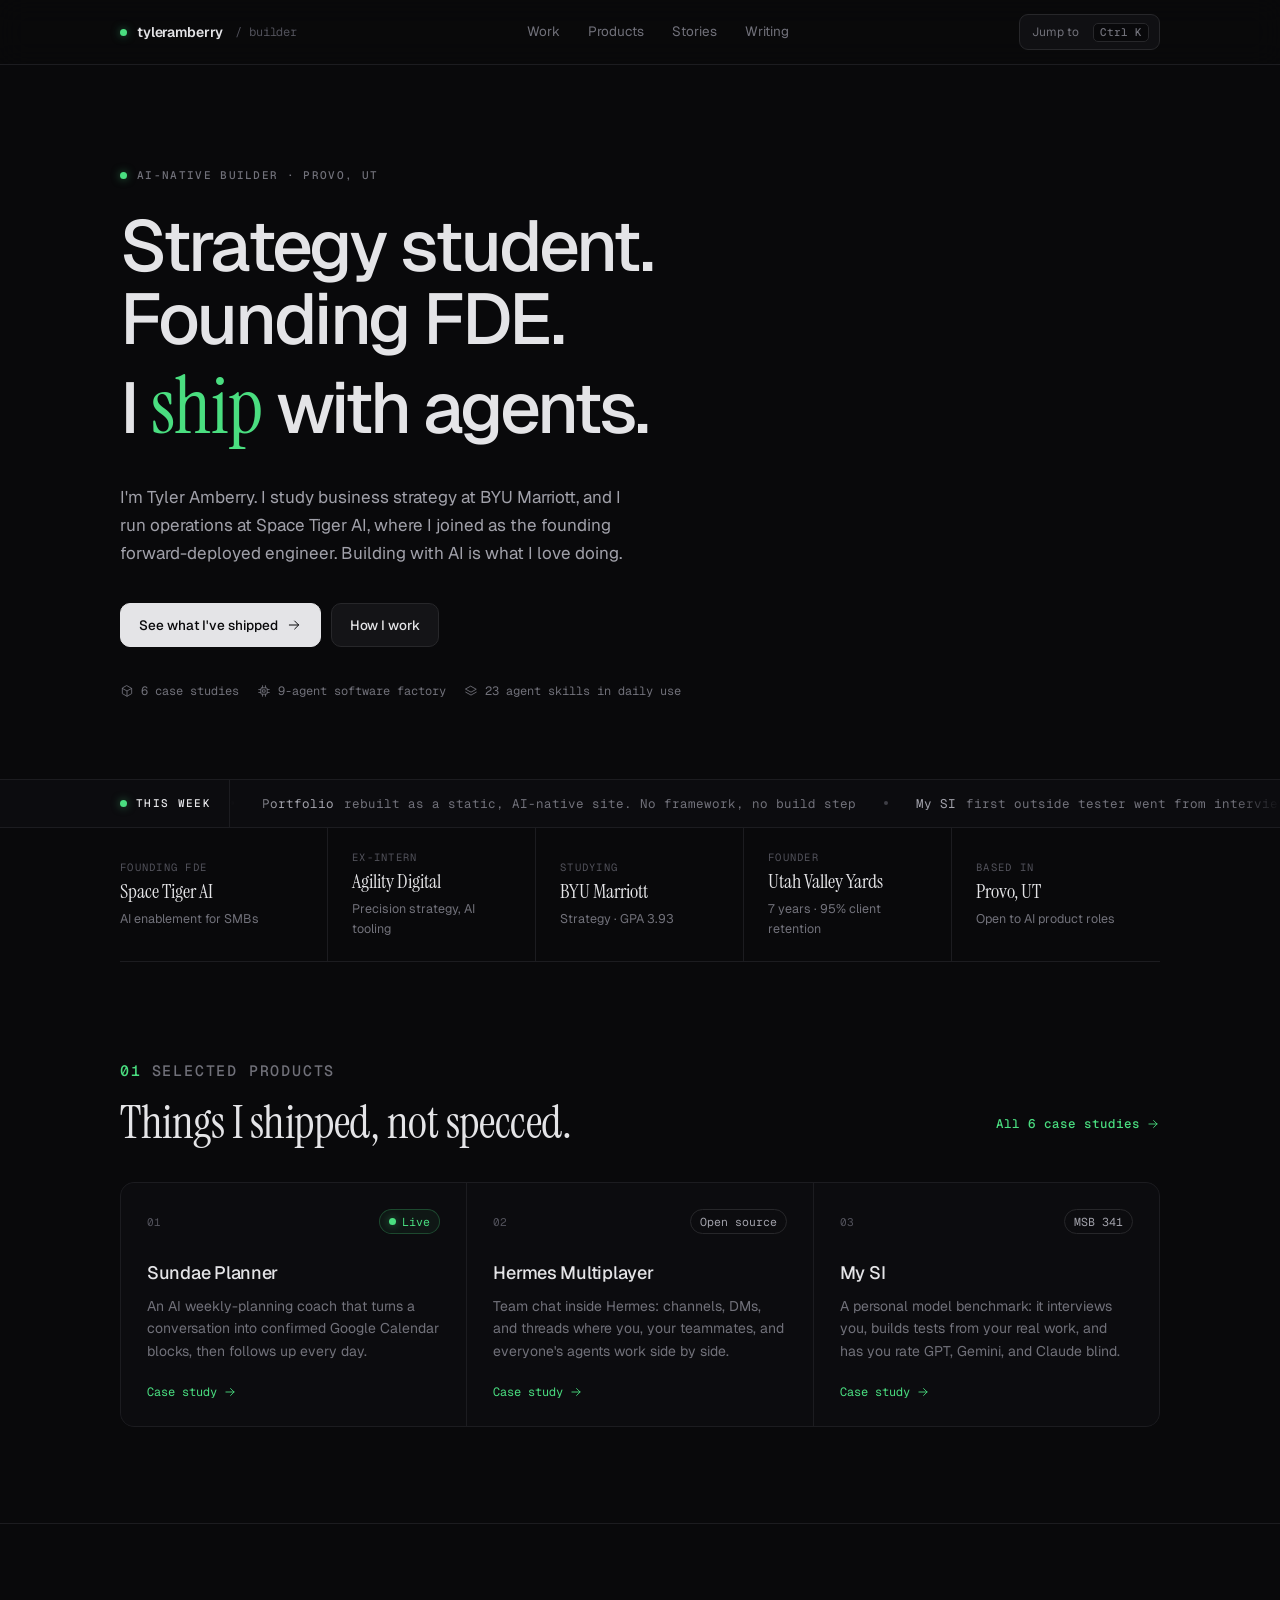
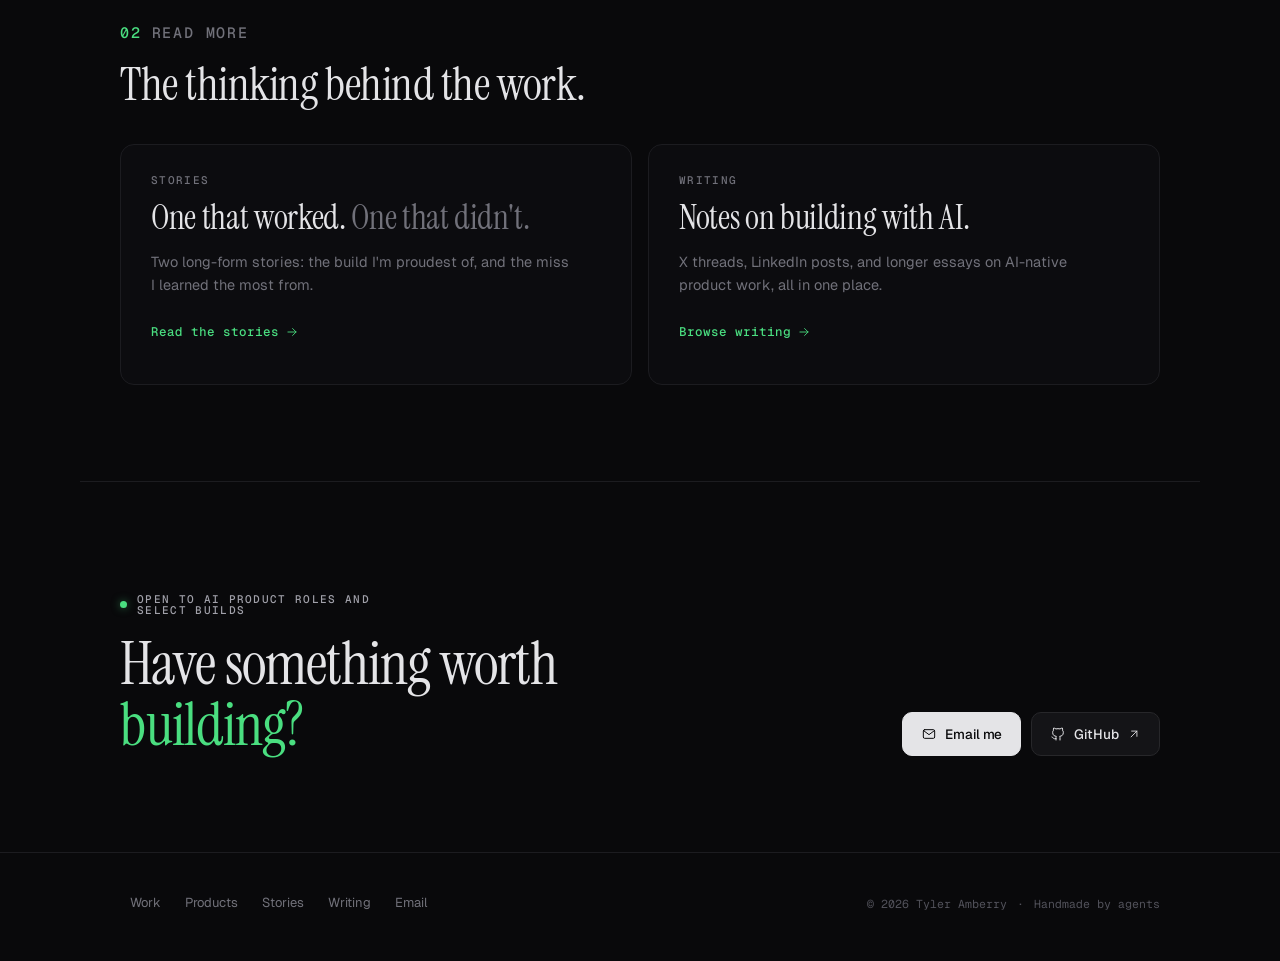
==== index.html @ dce79c79 "Bio: add passion line" ====
<!doctype html>
<html lang="en">
<head>
<meta charset="utf-8">
<meta name="viewport" content="width=device-width, initial-scale=1">
<title>Tyler Amberry — AI-native builder</title>
<meta name="description" content="Tyler Amberry is an AI-native builder: BYU Marriott strategy student, Founding FDE at Space Tiger AI. He ships products with agents.">
<meta property="og:title" content="Tyler Amberry — AI-native builder">
<meta property="og:description" content="Strategy student. Founding FDE. Ships products with agents, from spec to production.">
<meta property="og:image" content="img/mysi.jpg">
<meta name="theme-color" content="#09090b">
<link rel="icon" href="data:image/svg+xml,%3Csvg xmlns='http://www.w3.org/2000/svg' viewBox='0 0 32 32'%3E%3Crect width='32' height='32' rx='8' fill='%2309090b'/%3E%3Ccircle cx='16' cy='16' r='5' fill='%234ade80'/%3E%3C/svg%3E">
<link rel="preconnect" href="https://fonts.googleapis.com">
<link rel="preconnect" href="https://fonts.gstatic.com" crossorigin>
<link href="https://fonts.googleapis.com/css2?family=Instrument+Serif:ital@0;1&family=Geist:wght@300..600&family=Geist+Mono:wght@400;500&display=swap" rel="stylesheet">
<link rel="stylesheet" href="styles.css">
<script>document.documentElement.classList.add("js")</script>
<script src="writing/posts.js" defer></script>
<script src="site.js" defer></script>
</head>
<body>
<a class="skip" href="#main">Skip to content</a>

<header class="site-header">
  <div class="wrap">
    <a class="brand" href="index.html" aria-label="Tyler Amberry, home"><span class="dot" aria-hidden="true"></span><span class="brand-name">tyleramberry</span><span class="brand-role">/ builder</span></a>
    <nav class="nav" aria-label="Primary">
      <a href="work.html">Work</a>
      <a href="products.html">Products</a>
      <a href="stories.html">Stories</a>
      <a href="writing.html">Writing</a>
    </nav>
    <div class="header-tools">
      <button class="kbd-btn" type="button" data-palette aria-label="Open command menu"><svg class="i i-lg" aria-hidden="true"><use href="icons.svg#search"/></svg><span class="label">Jump to</span><kbd data-mod>⌘K</kbd></button>
      <button class="icon-btn" type="button" data-menu aria-expanded="false" aria-controls="mobile-menu"><svg class="i i-lg" aria-hidden="true"><use href="icons.svg#menu"/></svg><span class="sr-only">Open menu</span></button>
    </div>
  </div>
  <nav class="mobile-menu" id="mobile-menu" aria-label="Mobile">
    <a href="index.html" aria-current="page">Home <svg class="i" aria-hidden="true"><use href="icons.svg#arrow"/></svg></a>
    <a href="work.html">Work <svg class="i" aria-hidden="true"><use href="icons.svg#arrow"/></svg></a>
    <a href="products.html">Products <svg class="i" aria-hidden="true"><use href="icons.svg#arrow"/></svg></a>
    <a href="stories.html">Stories <svg class="i" aria-hidden="true"><use href="icons.svg#arrow"/></svg></a>
    <a href="writing.html">Writing <svg class="i" aria-hidden="true"><use href="icons.svg#arrow"/></svg></a>
  </nav>
</header>

<main id="main">

  <!-- Hero -->
  <section class="wrap hero" aria-labelledby="hero-title">
    <div>
      <p class="eyebrow"><span class="dot" aria-hidden="true"></span> AI-native builder · Provo, UT</p>
      <h1 id="hero-title">Strategy student.<br>Founding FDE.<br>I <em>ship</em> with agents.</h1>
      <p class="sub">I'm Tyler Amberry. I study business strategy at BYU Marriott, and I run operations at Space Tiger AI, where I joined as the founding forward-deployed engineer. Building with AI is what I love doing.</p>
      <div class="actions">
        <a class="btn primary" href="products.html">See what I've shipped <svg class="i i-arrow" aria-hidden="true"><use href="icons.svg#arrow"/></svg></a>
        <a class="btn" href="work.html">How I work</a>
      </div>
      <p class="hero-meta">
        <span><svg class="i i-sm" aria-hidden="true"><use href="icons.svg#box"/></svg>6 case studies</span>
        <span><svg class="i i-sm" aria-hidden="true"><use href="icons.svg#cpu"/></svg>9-agent software factory</span>
        <span><svg class="i i-sm" aria-hidden="true"><use href="icons.svg#layers"/></svg>23 agent skills in daily use</span>
      </p>
    </div>
  </section>

  <!-- This week ticker -->
  <div class="ticker" role="region" aria-label="This week">
    <span class="ticker-label"><span class="dot" aria-hidden="true"></span><span class="txt">This week</span></span>
    <div class="ticker-viewport" tabindex="0" aria-label="Recent shipping log, scrolls automatically. Hover or focus to pause.">
      <div class="ticker-track" data-ticker></div>
    </div>
  </div>

  <!-- Experience strip -->
  <div class="wrap">
    <div class="strip" aria-label="Where I spend my time">
      <a href="work.html#space-tiger"><span class="k">Founding FDE</span><span class="v">Space Tiger AI</span><span class="d">AI enablement for SMBs</span></a>
      <a href="work.html#agility"><span class="k">Ex-intern</span><span class="v">Agility Digital</span><span class="d">Precision strategy, AI tooling</span></a>
      <a href="work.html#byu"><span class="k">Studying</span><span class="v">BYU Marriott</span><span class="d">Strategy · GPA 3.93</span></a>
      <a href="work.html#uvy"><span class="k">Founder</span><span class="v">Utah Valley Yards</span><span class="d">7 years · 95% client retention</span></a>
      <div><span class="k">Based in</span><span class="v">Provo, UT</span><span class="d">Open to AI product roles</span></div>
    </div>
  </div>

  <!-- Featured products -->
  <section class="section" aria-labelledby="featured-title">
    <div class="wrap">
      <div class="section-head reveal">
        <div>
          <p class="eyebrow"><span class="num">01</span> Selected products</p>
          <h2 id="featured-title">Things I shipped, not specced.</h2>
        </div>
        <a class="text-link" href="products.html">All 6 case studies <svg class="i i-sm" aria-hidden="true"><use href="icons.svg#arrow"/></svg></a>
      </div>
      <div class="grid3 reveal">
        <a class="cell" href="products.html#sundae">
          <span class="top"><span class="idx">01</span><span class="chip live"><span class="dot" aria-hidden="true"></span>Live</span></span>
          <h3>Sundae Planner</h3>
          <p>An AI weekly-planning coach that turns a conversation into confirmed Google Calendar blocks, then follows up every day.</p>
          <span class="go">Case study <svg class="i i-sm" aria-hidden="true"><use href="icons.svg#arrow"/></svg></span>
        </a>
        <a class="cell" href="products.html#multiplayer">
          <span class="top"><span class="idx">02</span><span class="chip">Open source</span></span>
          <h3>Hermes Multiplayer</h3>
          <p>Team chat inside Hermes: channels, DMs, and threads where you, your teammates, and everyone's agents work side by side.</p>
          <span class="go">Case study <svg class="i i-sm" aria-hidden="true"><use href="icons.svg#arrow"/></svg></span>
        </a>
        <a class="cell" href="products.html#mysi">
          <span class="top"><span class="idx">03</span><span class="chip">MSB 341</span></span>
          <h3>My SI</h3>
          <p>A personal model benchmark: it interviews you, builds tests from your real work, and has you rate GPT, Gemini, and Claude blind.</p>
          <span class="go">Case study <svg class="i i-sm" aria-hidden="true"><use href="icons.svg#arrow"/></svg></span>
        </a>
      </div>
    </div>
  </section>

  <!-- Stories + writing -->
  <section class="section" aria-labelledby="more-title">
    <div class="wrap">
      <div class="section-head reveal">
        <div>
          <p class="eyebrow"><span class="num">02</span> Read more</p>
          <h2 id="more-title">The thinking behind the work.</h2>
        </div>
      </div>
      <div class="pair reveal">
        <a class="panel-link" href="stories.html">
          <span class="eyebrow">Stories</span>
          <h3>One that worked. <em class="muted">One that didn't.</em></h3>
          <p>Two long-form stories: the build I'm proudest of, and the miss I learned the most from.</p>
          <span class="text-link">Read the stories <svg class="i i-sm" aria-hidden="true"><use href="icons.svg#arrow"/></svg></span>
        </a>
        <a class="panel-link" href="writing.html">
          <span class="eyebrow">Writing</span>
          <h3>Notes on building with AI.</h3>
          <p>X threads, LinkedIn posts, and longer essays on AI-native product work, all in one place.</p>
          <span class="text-link">Browse writing <svg class="i i-sm" aria-hidden="true"><use href="icons.svg#arrow"/></svg></span>
        </a>
      </div>
    </div>
  </section>

  <!-- Contact -->
  <section class="wrap" aria-labelledby="contact-title" style="border-top:1px solid var(--line)">
    <div class="contact reveal">
      <div>
        <p class="eyebrow"><span class="dot" aria-hidden="true"></span> Open to AI product roles and select builds</p>
        <h2 id="contact-title" style="margin-top:18px">Have something worth <em>building?</em></h2>
              </div>
      <div class="actions">
        <a class="btn primary" href="mailto:tyleramberry@gmail.com"><svg class="i" aria-hidden="true"><use href="icons.svg#mail"/></svg>Email me</a>
        <a class="btn" href="https://github.com/tyleramberry" target="_blank" rel="noopener"><svg class="i" aria-hidden="true"><use href="icons.svg#github"/></svg>GitHub<svg class="i i-sm i-ext" aria-hidden="true"><use href="icons.svg#ext"/></svg></a>
      </div>
    </div>
  </section>

</main>

<footer class="site-footer">
  <div class="wrap">
    <nav class="foot-links" aria-label="Footer">
      <a href="work.html">Work</a>
      <a href="products.html">Products</a>
      <a href="stories.html">Stories</a>
      <a href="writing.html">Writing</a>
      <a href="mailto:tyleramberry@gmail.com">Email</a>
    </nav>
    <p class="foot-meta"><span>© 2026 Tyler Amberry</span><span aria-hidden="true">·</span><span>Handmade by agents</span></p>
  </div>
</footer>
</body>
</html>
---- styles.css ----
/* ==========================================================================
   Tyler Amberry — AI-native builder portfolio
   Direction B "AI-Native Live". Shared by every page. No build step.
   ========================================================================== */

:root {
  --bg: #09090b;
  --bg-1: #0c0c0f;
  --bg-2: #101013;
  --bg-3: #141417;
  --hover: #131316;
  --line: #1c1c20;
  --line-2: #27272a;
  --ink: #e4e4e7;
  --ink-2: #a1a1aa;
  --muted: #71717a;
  --faint: #52525b;
  --live: #4ade80;
  --live-dim: rgba(74, 222, 128, .14);
  --live-glow: rgba(74, 222, 128, .5);
  --warn: #fbbf24;
  --warn-dim: rgba(251, 191, 36, .1);
  --miss: #f87171;

  --serif: "Instrument Serif", ui-serif, Georgia, serif;
  --sans: "Geist", ui-sans-serif, system-ui, -apple-system, "Segoe UI", sans-serif;
  --mono: "Geist Mono", ui-monospace, "SF Mono", Menlo, monospace;

  --wrap: 1120px;
  --pad: 40px;
  --r: 14px;
  --r-sm: 9px;
  --hit: 44px;
  --ease: cubic-bezier(.2, .7, .2, 1);
  --header-h: 64px;

  color-scheme: dark;
}

/* ---------- reset ---------- */
*, *::before, *::after { box-sizing: border-box; }
* { margin: 0; padding: 0; }
html {
  -webkit-text-size-adjust: 100%;
  text-size-adjust: 100%;
  scroll-padding-top: calc(var(--header-h) + 16px);
  scrollbar-color: #2a2a2f transparent;
  scrollbar-width: thin;
}
@media (prefers-reduced-motion: no-preference) { html { scroll-behavior: smooth; } }
body {
  background: var(--bg);
  color: var(--ink);
  font: 400 16px/1.6 var(--sans);
  -webkit-font-smoothing: antialiased;
  -moz-osx-font-smoothing: grayscale;
  text-rendering: optimizeLegibility;
  min-height: 100vh;
  display: flex;
  flex-direction: column;
  overflow-x: hidden;
}
main { flex: 1; }
img, svg { display: block; max-width: 100%; }
a { color: inherit; text-decoration: none; }
button { font: inherit; color: inherit; background: none; border: 0; cursor: pointer; }
ul, ol { list-style: none; }
::selection { background: var(--live); color: #052e14; }

/* thin scrollbars */
::-webkit-scrollbar { width: 8px; height: 8px; }
::-webkit-scrollbar-track { background: transparent; }
::-webkit-scrollbar-thumb { background: #232328; border-radius: 8px; border: 2px solid var(--bg); }
::-webkit-scrollbar-thumb:hover { background: #34343a; }

/* focus */
:focus { outline: none; }
:focus-visible {
  outline: 1.5px solid var(--live);
  outline-offset: 3px;
  border-radius: 6px;
}

.sr-only {
  position: absolute; width: 1px; height: 1px; padding: 0; margin: -1px;
  overflow: hidden; clip: rect(0 0 0 0); white-space: nowrap; border: 0;
}
.skip {
  position: fixed; top: 10px; left: 10px; z-index: 200;
  padding: 10px 16px; border-radius: var(--r-sm);
  background: var(--ink); color: var(--bg); font-weight: 500; font-size: 14px;
  transform: translateY(-160%); transition: transform .2s var(--ease);
}
.skip:focus { transform: none; }

.wrap { width: 100%; max-width: var(--wrap); margin: 0 auto; padding: 0 var(--pad); }

/* icons: thin 1.5px strokes everywhere */
.i {
  width: 16px; height: 16px; flex: none;
  fill: none; stroke: currentColor; stroke-width: 1.5;
  stroke-linecap: round; stroke-linejoin: round;
}
.i-sm { width: 14px; height: 14px; }
.i-lg { width: 20px; height: 20px; }

/* ---------- type helpers ---------- */
.eyebrow {
  display: inline-flex; align-items: center; gap: 10px;
  font: 500 11px/1 var(--mono); letter-spacing: .12em; text-transform: uppercase;
  color: var(--muted);
}
.eyebrow .num { color: var(--live); }
.serif { font-family: var(--serif); font-weight: 400; }
.grad {
  background: linear-gradient(90deg, #e4e4e7 0%, #71717a 100%);
  -webkit-background-clip: text; background-clip: text; color: transparent;
}
.mono { font-family: var(--mono); }
.muted { color: var(--muted); }

/* live dot */
.dot {
  position: relative; display: inline-block; width: 7px; height: 7px; flex: none;
  border-radius: 50%; background: var(--live); box-shadow: 0 0 8px var(--live-glow);
}
.dot::after {
  content: ""; position: absolute; inset: -4px; border-radius: 50%;
  border: 1px solid var(--live); opacity: 0;
  animation: ping 2.4s var(--ease) infinite;
}
@keyframes ping { 0% { transform: scale(.5); opacity: .7; } 100% { transform: scale(1.6); opacity: 0; } }

/* ==========================================================================
   Header
   ========================================================================== */
.site-header {
  position: sticky; top: 0; z-index: 50;
  background: rgba(9, 9, 11, .78);
  backdrop-filter: saturate(140%) blur(14px);
  -webkit-backdrop-filter: saturate(140%) blur(14px);
  border-bottom: 1px solid var(--line);
}
.site-header .wrap {
  height: var(--header-h);
  display: flex; align-items: center; justify-content: space-between; gap: 24px;
}
.brand {
  display: inline-flex; align-items: center; gap: 10px; min-height: var(--hit);
  font: 600 14px var(--sans); letter-spacing: -.01em;
}
.brand:hover .brand-name { color: #fff; }
.brand-name { transition: color .15s; }
.brand-role { font: 400 12px var(--mono); color: var(--faint); margin-left: 2px; }

.nav { display: flex; align-items: center; gap: 4px; }
.nav a {
  position: relative; display: inline-flex; align-items: center;
  min-height: var(--hit); padding: 0 12px;
  font-size: 13.5px; color: var(--muted); border-radius: 8px;
  transition: color .15s, background-color .15s;
}
.nav a:hover { color: var(--ink); background: var(--bg-3); }
.nav a[aria-current="page"] { color: var(--ink); }
.nav a[aria-current="page"]::after {
  content: ""; position: absolute; left: 12px; right: 12px; bottom: 7px; height: 1px;
  background: var(--live); box-shadow: 0 0 6px var(--live-glow);
}

.header-tools { display: flex; align-items: center; gap: 8px; }
.kbd-btn {
  display: inline-flex; align-items: center; gap: 8px;
  min-height: 36px; padding: 0 10px 0 12px;
  border: 1px solid var(--line-2); border-radius: 9px; background: var(--bg-2);
  font: 400 12px var(--sans); color: var(--muted);
  transition: border-color .15s, color .15s, background-color .15s;
}
.kbd-btn:hover { color: var(--ink); border-color: #3f3f46; background: var(--bg-3); }
.kbd-btn .label { margin-right: 6px; }
kbd, .kbd {
  font: 500 11px/1 var(--mono); color: var(--muted);
  border: 1px solid var(--line-2); border-bottom-width: 1.5px; border-radius: 5px;
  padding: 3px 6px; background: var(--bg);
}
.icon-btn {
  display: none; align-items: center; justify-content: center;
  width: var(--hit); height: var(--hit); border-radius: 10px; color: var(--ink-2);
  transition: background-color .15s, color .15s;
}
.icon-btn:hover { background: var(--bg-3); color: var(--ink); }

/* mobile menu panel */
.mobile-menu {
  display: none;
  border-top: 1px solid var(--line);
  padding: 8px var(--pad) 18px;
}
.mobile-menu a {
  display: flex; align-items: center; justify-content: space-between;
  min-height: 52px; border-bottom: 1px solid var(--line);
  font-size: 17px; color: var(--ink-2);
}
.mobile-menu a[aria-current="page"] { color: var(--ink); }
.mobile-menu a[aria-current="page"] .i { color: var(--live); }
.mobile-menu a .i { color: var(--faint); }
.site-header.open .mobile-menu { display: block; }

/* ==========================================================================
   Buttons + links
   ========================================================================== */
.btn {
  display: inline-flex; align-items: center; justify-content: center; gap: 8px;
  min-height: var(--hit); padding: 0 18px;
  font: 500 13.5px var(--sans); letter-spacing: -.005em;
  border-radius: 10px; border: 1px solid var(--line-2);
  background: var(--bg-3); color: var(--ink);
  transition: background-color .15s, border-color .15s, transform .15s var(--ease), color .15s;
}
.btn:hover { background: #1b1b1f; border-color: #3f3f46; }
.btn:active { transform: translateY(1px); }
.btn .i { transition: transform .2s var(--ease); }
.btn:hover .i-arrow { transform: translateX(2px); }
.btn:hover .i-ext { transform: translate(1px, -1px); }
.btn.primary { background: var(--ink); color: var(--bg); border-color: var(--ink); }
.btn.primary:hover { background: #fff; border-color: #fff; }
.btn.ghost { background: transparent; }
.actions { display: flex; flex-wrap: wrap; gap: 10px; }

.text-link {
  display: inline-flex; align-items: center; gap: 6px; min-height: var(--hit);
  font: 500 12.5px var(--mono); color: var(--live);
  transition: gap .2s var(--ease), color .15s;
}
.text-link:hover { gap: 10px; color: #86efac; }

.chip {
  display: inline-flex; align-items: center; gap: 6px;
  font: 400 11.5px/1 var(--mono); color: var(--ink-2);
  padding: 6px 9px; border: 1px solid var(--line-2); border-radius: 999px; background: var(--bg-1);
  white-space: nowrap;
}
.chip.live { color: var(--live); border-color: rgba(74, 222, 128, .25); background: rgba(74, 222, 128, .05); }
.chip.draft { color: var(--warn); border-color: rgba(251, 191, 36, .25); background: var(--warn-dim); }
.chip.miss { color: var(--miss); border-color: rgba(248, 113, 113, .25); background: rgba(248, 113, 113, .06); }

/* placeholder markers — deliberately loud so they never ship unnoticed */
.ph {
  color: var(--warn);
  background: var(--warn-dim);
  border: 1px dashed rgba(251, 191, 36, .45);
  border-radius: 5px;
  padding: 1px 6px;
  font: 400 .86em/1.5 var(--mono);
  box-decoration-break: clone; -webkit-box-decoration-break: clone;
}

/* ==========================================================================
   Sections
   ========================================================================== */
.section { padding-block: 96px; }
.section + .section { border-top: 1px solid var(--line); }
.section-head {
  display: flex; align-items: flex-end; justify-content: space-between; gap: 24px;
  margin-bottom: 36px;
}
.section-head h2 {
  margin-top: 14px;
  font: 400 clamp(32px, 4vw, 46px)/1.05 var(--serif); letter-spacing: -.01em;
}
.section-head p { color: var(--muted); max-width: 46ch; font-size: 15px; }

.page-head { padding-block: 88px 56px; border-bottom: 1px solid var(--line); }
.page-head h1 {
  margin-top: 18px; max-width: 18ch;
  font: 500 clamp(40px, 5.6vw, 68px)/1.03 var(--sans); letter-spacing: -.035em;
}
.page-head h1 em { font: 400 1.08em var(--serif); letter-spacing: -.01em; color: var(--ink); }
.page-head .lede { margin-top: 22px; max-width: 58ch; color: var(--ink-2); font-size: 17px; line-height: 1.65; }

/* ==========================================================================
   Home — hero
   ========================================================================== */
.hero {
  display: grid; grid-template-columns: 1fr; gap: 0; align-items: start;
  padding-block: 96px 80px;
}
.hero h1 {
  margin-top: 22px;
  font: 500 clamp(42px, 5.6vw, 74px)/1.02 var(--sans); letter-spacing: -.04em;
}
.hero h1 em { font: 400 1.1em var(--serif); color: var(--live); letter-spacing: -.01em; }
.hero .sub { margin-top: 26px; font-size: 17px; line-height: 1.65; color: var(--ink-2); max-width: 46ch; }
.hero .actions { margin-top: 36px; }
.hero-meta {
  display: flex; flex-wrap: wrap; gap: 8px 18px; margin-top: 36px;
  font: 400 12px var(--mono); color: var(--muted);
}
.hero-meta span { display: inline-flex; align-items: center; gap: 7px; }

/* agent-trace card */
.card {
  background: var(--bg-2); border: 1px solid var(--line); border-radius: var(--r);
  overflow: hidden;
}
.trace-card {
  position: relative;
  box-shadow: 0 0 0 1px rgba(255,255,255,.015), 0 30px 80px -30px rgba(0,0,0,.8), 0 0 80px -40px rgba(74,222,128,.25);
}
.trace-card::before {
  content: ""; position: absolute; inset: -1px; border-radius: inherit; pointer-events: none;
  background: linear-gradient(140deg, rgba(74,222,128,.28), transparent 32%, transparent 70%, rgba(255,255,255,.06));
  -webkit-mask: linear-gradient(#000 0 0) content-box, linear-gradient(#000 0 0);
  -webkit-mask-composite: xor; mask-composite: exclude; padding: 1px;
}
.card-bar {
  display: flex; align-items: center; justify-content: space-between; gap: 12px;
  padding: 12px 16px; border-bottom: 1px solid var(--line);
  font: 400 11.5px var(--mono); color: var(--muted);
}
.card-bar .l { display: inline-flex; align-items: center; gap: 10px; min-width: 0; }
.card-bar .l span:last-child { overflow: hidden; text-overflow: ellipsis; white-space: nowrap; }
.lights { display: inline-flex; gap: 6px; }
.lights i { width: 9px; height: 9px; border-radius: 50%; }
.lights i:nth-child(1) { background: #f87171aa; }
.lights i:nth-child(2) { background: #fbbf24aa; }
.lights i:nth-child(3) { background: #4ade80aa; }
.status-live { display: inline-flex; align-items: center; gap: 8px; color: var(--live); }

.trace { padding: 14px 16px 6px; font: 400 12.5px/1.5 var(--mono); }
.trace li { white-space: nowrap; overflow: hidden; text-overflow: ellipsis; }
.trace li > span:nth-child(2) { padding-right: 12px; min-width: 0; }
.trace li {
  display: grid; grid-template-columns: 18px 1fr auto; gap: 10px; align-items: start;
  padding: 7px 0; color: var(--ink-2);
}
.trace li + li { border-top: 1px dashed #18181c; }
.trace .ok { color: var(--live); padding-top: 2px; }
.trace .tool { color: var(--ink); }
.trace .arg { color: var(--muted); }
.trace .t { color: var(--ink-2); font-size: 11px; padding-top: 1px; font-variant-numeric: tabular-nums; }
.trace li.run { color: var(--ink); }
.trace li.run .ok { color: var(--ink-2); }
.spin { animation: spin 1s linear infinite; transform-origin: center; }
@keyframes spin { to { transform: rotate(360deg); } }
.trace li.pending { opacity: 0; transform: translateY(4px); }
.trace li.in { opacity: 1; transform: none; transition: opacity .35s var(--ease), transform .35s var(--ease); }

.shimmer {
  height: 2px; margin: 10px 16px 0;
  background: linear-gradient(90deg, transparent, var(--live), transparent) 0 0 / 200% 100%;
  animation: sh 2.2s linear infinite; border-radius: 2px; opacity: .85;
}
@keyframes sh { from { background-position: 200% 0; } to { background-position: -200% 0; } }
.trace-foot {
  display: flex; justify-content: space-between; gap: 12px;
  padding: 12px 16px 14px; font: 400 11px var(--mono); color: var(--faint);
}
.trace-foot b { color: var(--ink-2); font-weight: 400; }

/* ticker */
.ticker {
  display: flex; align-items: stretch;
  border-top: 1px solid var(--line); border-bottom: 1px solid var(--line);
  background: var(--bg-1);
}
.ticker-label {
  flex: none; display: inline-flex; align-items: center; gap: 9px;
  padding: 0 18px 0 max(var(--pad), calc((100vw - var(--wrap)) / 2 + var(--pad)));
  font: 500 11px var(--mono); letter-spacing: .12em; text-transform: uppercase; color: var(--ink);
  border-right: 1px solid var(--line); background: var(--bg-1); position: relative; z-index: 1;
}
.ticker-viewport {
  flex: 1; overflow: hidden; position: relative;
  -webkit-mask: linear-gradient(90deg, transparent, #000 48px, #000 calc(100% - 48px), transparent);
  mask: linear-gradient(90deg, transparent, #000 48px, #000 calc(100% - 48px), transparent);
}
.ticker-track {
  display: flex; width: max-content;
  animation: tick var(--ticker-dur, 48s) linear infinite;
}
.ticker:hover .ticker-track, .ticker:focus-within .ticker-track { animation-play-state: paused; }
.ticker-track ul { display: flex; flex: none; }
.ticker-track li {
  display: inline-flex; align-items: center; gap: 10px; white-space: nowrap;
  padding: 15px 28px 15px 0; font: 400 12.5px var(--mono); color: var(--muted);
}
.ticker-track li::before {
  content: ""; width: 4px; height: 4px; border-radius: 50%; background: #3f3f46; margin-right: 18px;
}
.ticker-track li b { font-weight: 400; color: var(--ink-2); }
@keyframes tick { to { transform: translateX(-50%); } }

/* experience strip */
.strip {
  display: grid; grid-template-columns: repeat(5, 1fr);
  border-bottom: 1px solid var(--line);
}
.strip > * {
  display: flex; flex-direction: column; justify-content: center; gap: 6px;
  min-height: 112px; padding: 22px 24px;
  border-right: 1px solid var(--line); transition: background-color .15s;
}
.strip .v { font: 400 20px/1.15 var(--serif); color: var(--ink); }
.strip > *:first-child { padding-left: 0; }
.strip > *:last-child { border-right: 0; }
.strip a:hover { background: var(--hover); }
.strip .k { font: 400 10.5px var(--mono); letter-spacing: .12em; text-transform: uppercase; color: var(--faint); }
.strip .d { font-size: 12.5px; color: var(--muted); }

/* product grid (home) */
.grid3 {
  display: grid; grid-template-columns: repeat(3, 1fr); gap: 1px;
  background: var(--line); border: 1px solid var(--line); border-radius: var(--r); overflow: hidden;
}
.cell {
  position: relative; display: flex; flex-direction: column;
  background: var(--bg-1); padding: 26px; min-height: 240px;
  transition: background-color .2s;
}
.cell:hover { background: #111114; }
.cell .top { display: flex; justify-content: space-between; align-items: center; gap: 12px; }
.cell .idx { font: 400 11px var(--mono); color: var(--faint); }
.cell h3 { margin-top: 28px; font: 500 18px/1.25 var(--sans); letter-spacing: -.015em; }
.cell p { margin-top: 10px; font-size: 14px; line-height: 1.6; color: var(--muted); }
.cell .go {
  margin-top: auto; padding-top: 22px;
  display: inline-flex; align-items: center; gap: 6px;
  font: 400 12px var(--mono); color: var(--live);
}
.cell .go .i { transition: transform .2s var(--ease); }
.cell:hover .go .i { transform: translateX(3px); }
.cell::after {
  content: ""; position: absolute; left: 0; right: 0; top: 0; height: 1px;
  background: linear-gradient(90deg, transparent, var(--live), transparent);
  opacity: 0; transition: opacity .25s;
}
.cell:hover::after { opacity: .7; }

/* read-next pair */
.pair { display: grid; grid-template-columns: 1fr 1fr; gap: 16px; }
.panel-link {
  display: flex; flex-direction: column; gap: 14px; min-height: 220px;
  padding: 30px; border: 1px solid var(--line); border-radius: var(--r); background: var(--bg-1);
  transition: border-color .2s, background-color .2s;
}
.panel-link:hover { border-color: #2f2f35; background: #0f0f12; }
.panel-link h3 { font: 400 34px/1.05 var(--serif); letter-spacing: -.01em; }
.panel-link p { color: var(--muted); font-size: 14.5px; max-width: 42ch; }
.panel-link .text-link { margin-top: auto; }

/* contact band */
.contact {
  display: grid; grid-template-columns: 1.2fr .8fr; gap: 48px; align-items: end;
  padding: 96px 0;
}
.contact h2 { font: 400 clamp(38px, 5vw, 60px)/1.02 var(--serif); letter-spacing: -.015em; }
.contact h2 em { color: var(--live); }
.contact p { color: var(--ink-2); margin-top: 16px; max-width: 44ch; }
.contact .actions { justify-content: flex-end; }

/* ==========================================================================
   Work — timeline
   ========================================================================== */
.timeline { position: relative; padding-block: 24px 40px; }
.role {
  position: relative;
  display: grid; grid-template-columns: 220px 1fr; gap: 48px;
  padding: 56px 0;
}
.role + .role { border-top: 1px solid var(--line); }
.role-side { position: sticky; top: calc(var(--header-h) + 32px); align-self: start; }
.role-when { font: 400 12px var(--mono); color: var(--muted); display: flex; align-items: center; gap: 8px; }
.role-org { margin-top: 14px; font: 400 30px/1.05 var(--serif); }
.role-title { margin-top: 6px; font-size: 14px; color: var(--ink-2); }
.role-tags { margin-top: 16px; display: flex; flex-wrap: wrap; gap: 6px; }
.role-main h3 { font: 500 22px/1.3 var(--sans); letter-spacing: -.02em; max-width: 36ch; }
.role-main > p { margin-top: 14px; color: var(--ink-2); max-width: 62ch; }
.shipped { margin-top: 28px; border: 1px solid var(--line); border-radius: var(--r); background: var(--bg-1); }
.shipped-head {
  display: flex; justify-content: space-between; align-items: center;
  padding: 12px 18px; border-bottom: 1px solid var(--line);
  font: 400 11px var(--mono); letter-spacing: .1em; text-transform: uppercase; color: var(--faint);
}
.shipped li {
  display: grid; grid-template-columns: 74px 1fr; gap: 16px;
  padding: 14px 18px; font-size: 14.5px; color: var(--ink-2);
}
.shipped li + li { border-top: 1px solid var(--line); }
.shipped .verb {
  font: 400 11px/1.9 var(--mono); text-transform: uppercase; letter-spacing: .08em; color: var(--live);
}
.shipped .verb.decided { color: #93c5fd; }
.shipped .verb.learned { color: #c4b5fd; }
.shipped b { color: var(--ink); font-weight: 500; }
.role-links { margin-top: 18px; display: flex; flex-wrap: wrap; gap: 4px 20px; }

/* ==========================================================================
   Products — case studies
   ========================================================================== */
.toc {
  display: flex; gap: 8px; overflow-x: auto; padding: 18px 0;
  scrollbar-width: none;
}
.toc::-webkit-scrollbar { display: none; }
.toc a {
  flex: none; display: inline-flex; align-items: center; gap: 8px; min-height: 40px;
  padding: 0 14px; border: 1px solid var(--line-2); border-radius: 999px;
  font: 400 12.5px var(--mono); color: var(--muted); transition: color .15s, border-color .15s, background-color .15s;
}
.toc a:hover { color: var(--ink); border-color: #3f3f46; background: var(--bg-3); }
.toc a span { color: var(--faint); }
.toc-bar { position: sticky; top: var(--header-h); z-index: 20; background: rgba(9,9,11,.86); backdrop-filter: blur(12px); -webkit-backdrop-filter: blur(12px); border-bottom: 1px solid var(--line); }

.case { padding-block: 88px; }
.case + .case { border-top: 1px solid var(--line); }
.case-head { display: grid; grid-template-columns: 1fr auto; gap: 24px; align-items: end; }
.case-head h2 { margin-top: 14px; font: 400 clamp(34px, 4.4vw, 52px)/1.02 var(--serif); letter-spacing: -.01em; }
.case-head .sum { margin-top: 14px; max-width: 60ch; color: var(--ink-2); font-size: 16.5px; }
.case-meta { display: flex; flex-wrap: wrap; gap: 6px; justify-content: flex-end; }

.thumb {
  position: relative; display: block; margin-top: 36px;
  aspect-ratio: 16 / 8; border-radius: var(--r); overflow: hidden;
  border: 1px solid var(--line); background: var(--bg-1);
}
.thumb img { width: 100%; height: 100%; object-fit: cover; object-position: top; transition: transform .6s var(--ease), opacity .3s; opacity: .92; }
a.thumb:hover img { transform: scale(1.015); opacity: 1; }
.thumb .badge {
  position: absolute; left: 14px; bottom: 14px;
  display: inline-flex; align-items: center; gap: 8px;
  padding: 8px 12px; border-radius: 8px;
  background: rgba(9,9,11,.82); backdrop-filter: blur(8px); -webkit-backdrop-filter: blur(8px);
  border: 1px solid var(--line-2); font: 400 12px var(--mono); color: var(--ink);
}
/* generated placeholder thumbnail */
.thumb.ph-thumb {
  display: grid; place-items: center;
  background:
    radial-gradient(600px 240px at 20% 0%, rgba(74,222,128,.07), transparent 60%),
    linear-gradient(var(--line) 1px, transparent 1px) 0 0 / 32px 32px,
    linear-gradient(90deg, var(--line) 1px, transparent 1px) 0 0 / 32px 32px,
    var(--bg-1);
}
.ph-thumb .ph-inner { display: flex; flex-direction: column; align-items: center; gap: 14px; text-align: center; padding: 24px; }
.ph-thumb .glyph {
  display: grid; place-items: center; width: 56px; height: 56px; border-radius: 14px;
  border: 1px solid var(--line-2); background: var(--bg-2); color: var(--ink-2);
}
.ph-thumb .glyph .i { width: 24px; height: 24px; }
.ph-thumb .name { font: 400 28px var(--serif); color: var(--ink); }
.ph-thumb .note { font: 400 11px var(--mono); color: var(--warn); letter-spacing: .06em; text-transform: uppercase; }

.pdo { margin-top: 40px; display: grid; grid-template-columns: repeat(3, 1fr); gap: 1px; background: var(--line); border: 1px solid var(--line); border-radius: var(--r); overflow: hidden; }
.pdo > div { background: var(--bg-1); padding: 26px; }
.pdo h3 {
  display: flex; align-items: center; gap: 10px;
  font: 500 11px var(--mono); letter-spacing: .12em; text-transform: uppercase; color: var(--muted);
}
.pdo h3 .step {
  display: grid; place-items: center; width: 22px; height: 22px; border-radius: 6px;
  border: 1px solid var(--line-2); color: var(--ink-2); font-size: 10.5px; letter-spacing: 0;
}
.pdo .outcome h3 .step { border-color: rgba(74,222,128,.35); color: var(--live); }
.pdo p, .pdo li { font-size: 14.5px; color: var(--ink-2); line-height: 1.6; }
.pdo p { margin-top: 16px; }
.pdo ul { margin-top: 14px; display: grid; gap: 10px; }
.pdo li { position: relative; padding-left: 16px; }
.pdo li::before { content: ""; position: absolute; left: 0; top: .72em; width: 6px; height: 1px; background: var(--faint); }
.pdo .outcome li::before { background: var(--live); }
.pdo b { color: var(--ink); font-weight: 500; }

.case-foot {
  display: flex; flex-wrap: wrap; justify-content: space-between; align-items: center; gap: 12px 24px;
  margin-top: 22px;
}
.stack { font: 400 12px var(--mono); color: var(--faint); }

.stat-row { display: flex; flex-wrap: wrap; gap: 12px 40px; margin-top: 28px; }
.stat-row div { display: flex; flex-direction: column; gap: 4px; }
.stat-row dt { font: 400 40px/1 var(--serif); color: var(--ink); }
.stat-row dd { font: 400 11.5px var(--mono); color: var(--muted); }

.flow { display: flex; flex-wrap: wrap; gap: 6px; margin-top: 18px; }
.flow li {
  display: inline-flex; align-items: center; gap: 8px;
  font: 400 12px var(--mono); color: var(--ink-2);
}
.flow li + li::before { content: ""; width: 14px; height: 1px; background: var(--faint); }
.flow li span { padding: 6px 10px; border: 1px solid var(--line-2); border-radius: 7px; background: var(--bg-2); }
.flow li:last-child span { color: var(--live); border-color: rgba(74,222,128,.3); }

/* ==========================================================================
   Stories — editorial long-form
   ========================================================================== */
.story { padding-block: 96px; }
.story + .story { border-top: 1px solid var(--line); }
.story-grid { display: grid; grid-template-columns: 200px minmax(0, 680px); gap: 64px; justify-content: center; }
.story-side { position: sticky; top: calc(var(--header-h) + 32px); align-self: start; display: grid; gap: 14px; }
.story-side .n { font: 400 88px/0.85 var(--serif); color: #1f1f24; }
.story.success .story-side .n { color: rgba(74,222,128,.22); }
.story.failure .story-side .n { color: rgba(248,113,113,.18); }
.story-side dl { display: grid; gap: 12px; margin-top: 10px; padding-top: 16px; border-top: 1px solid var(--line); }
.story-side dt { font: 400 10.5px var(--mono); letter-spacing: .12em; text-transform: uppercase; color: var(--faint); }
.story-side dd { font-size: 13px; color: var(--ink-2); margin-top: 2px; }

.story-body h2 { font: 400 clamp(38px, 5vw, 60px)/1.02 var(--serif); letter-spacing: -.015em; }
.story-body h2 em { color: var(--muted); }
.story-body .dek { margin-top: 18px; font-size: 19px; line-height: 1.55; color: var(--ink-2); }
.story-body .prose { margin-top: 40px; }
.prose p { font-size: 17.5px; line-height: 1.78; color: var(--ink-2); }
.prose p + p { margin-top: 1.1em; }
.prose h3 { margin: 2.2em 0 .7em; font: 500 13px var(--mono); letter-spacing: .1em; text-transform: uppercase; color: var(--ink); }
.prose blockquote {
  margin: 2em 0; padding: 4px 0 4px 24px; border-left: 1.5px solid var(--live);
  font: 400 26px/1.35 var(--serif); color: var(--ink);
}
.story.failure .prose blockquote { border-left-color: var(--miss); }
.prose .dropcap::first-letter {
  float: left; font: 400 76px/.82 var(--serif); padding: 6px 12px 0 0; color: var(--ink);
}
.prose ul { display: grid; gap: 8px; margin: 1em 0; }
.prose li { position: relative; padding-left: 18px; color: var(--ink-2); font-size: 17px; line-height: 1.7; }
.prose li::before { content: ""; position: absolute; left: 0; top: .8em; width: 7px; height: 1px; background: var(--muted); }
.prose a { color: var(--ink); text-decoration: underline; text-decoration-color: #3f3f46; text-underline-offset: 3px; }
.prose a:hover { text-decoration-color: var(--live); }

.coming {
  position: relative; margin-top: 40px; padding: 28px 28px 30px;
  border: 1px dashed rgba(251,191,36,.4); border-radius: var(--r);
  background: repeating-linear-gradient(-45deg, transparent 0 12px, rgba(251,191,36,.025) 12px 24px), var(--bg-1);
}
.coming .tag {
  display: inline-flex; align-items: center; gap: 8px;
  font: 500 11px var(--mono); letter-spacing: .1em; text-transform: uppercase; color: var(--warn);
}
.coming h3 { margin-top: 14px; font: 400 26px/1.2 var(--serif); color: var(--ink); }
.coming p { margin-top: 10px; color: var(--ink-2); font-size: 15px; }
.coming ol { margin-top: 18px; display: grid; gap: 10px; counter-reset: q; }
.coming ol li {
  counter-increment: q; position: relative; padding-left: 34px;
  font-size: 14.5px; color: var(--ink-2);
}
.coming ol li::before {
  content: counter(q, decimal-leading-zero); position: absolute; left: 0; top: 1px;
  font: 400 11px/1.9 var(--mono); color: var(--warn);
}
.ghost-lines { margin-top: 30px; display: grid; gap: 12px; }
.ghost-lines i {
  display: block; height: 10px; border-radius: 4px;
  background: linear-gradient(90deg, #141417, #1a1a1e, #141417) 0 0 / 200% 100%;
  animation: sh 3.2s linear infinite;
}
.ghost-lines i:nth-child(2) { width: 94%; } .ghost-lines i:nth-child(3) { width: 88%; }
.ghost-lines i:nth-child(4) { width: 72%; } .ghost-lines i:nth-child(5) { width: 40%; }

/* ==========================================================================
   Writing
   ========================================================================== */
.filters { display: flex; flex-wrap: wrap; gap: 8px; }
.filter {
  display: inline-flex; align-items: center; gap: 8px; min-height: var(--hit);
  padding: 0 16px; border: 1px solid var(--line-2); border-radius: 999px;
  font: 400 13px var(--sans); color: var(--muted);
  transition: color .15s, background-color .15s, border-color .15s;
}
.filter:hover { color: var(--ink); border-color: #3f3f46; }
.filter[aria-pressed="true"] { background: var(--ink); color: var(--bg); border-color: var(--ink); }
.filter .count { font: 400 11px var(--mono); opacity: .6; }

.posts { margin-top: 32px; border-top: 1px solid var(--line); }
.post-row {
  display: grid; grid-template-columns: 120px 1fr auto; gap: 28px; align-items: start;
  padding: 28px 0; border-bottom: 1px solid var(--line);
  transition: background-color .2s;
}
.post-row:hover { background: linear-gradient(90deg, transparent, var(--hover) 20%, var(--hover) 80%, transparent); }
.post-row .date { font: 400 12px/1.9 var(--mono); color: var(--faint); }
.post-row h3 { font: 500 19px/1.35 var(--sans); letter-spacing: -.015em; color: var(--ink); }
.post-row p { margin-top: 8px; font-size: 14.5px; color: var(--muted); max-width: 64ch; }
.post-row .src { display: flex; flex-direction: column; align-items: flex-end; gap: 8px; }
.post-row .src .i { color: var(--faint); transition: transform .2s var(--ease), color .2s; }
.post-row:hover .src .i { color: var(--live); transform: translate(2px, -2px); }
.empty { padding: 48px 0; color: var(--muted); font: 400 13px var(--mono); }

.article { padding-block: 72px 96px; }
.article-inner { max-width: 680px; margin: 0 auto; }
.article .back { margin-bottom: 28px; }
.article h1 { margin-top: 18px; font: 400 clamp(38px, 5vw, 58px)/1.04 var(--serif); letter-spacing: -.015em; }
.article .meta { margin-top: 18px; display: flex; flex-wrap: wrap; gap: 8px; align-items: center; font: 400 12px var(--mono); color: var(--muted); }
.article .prose { margin-top: 40px; padding-top: 32px; border-top: 1px solid var(--line); }
.draft-banner {
  margin-top: 28px; display: flex; gap: 12px; align-items: flex-start;
  padding: 14px 16px; border-radius: 10px; border: 1px dashed rgba(251,191,36,.4); background: var(--warn-dim);
  font-size: 14px; color: var(--ink-2);
}
.draft-banner .i { color: var(--warn); margin-top: 3px; }

/* ==========================================================================
   Footer
   ========================================================================== */
.site-footer { border-top: 1px solid var(--line); }
.site-footer .wrap {
  display: grid; grid-template-columns: 1fr auto; gap: 24px; align-items: center;
  padding-top: 28px; padding-bottom: 36px;
}
.foot-links { display: flex; flex-wrap: wrap; gap: 0 4px; }
.foot-links a {
  display: inline-flex; align-items: center; gap: 7px; min-height: var(--hit); padding: 0 10px;
  font-size: 13px; color: var(--muted); border-radius: 8px; transition: color .15s, background-color .15s;
}
.foot-links a:hover { color: var(--ink); background: var(--bg-3); }
.foot-meta { font: 400 11.5px var(--mono); color: var(--faint); display: flex; align-items: center; gap: 10px; }

/* ==========================================================================
   Command palette
   ========================================================================== */
.palette-backdrop {
  position: fixed; inset: 0; z-index: 100;
  background: rgba(4, 4, 6, .66); backdrop-filter: blur(6px); -webkit-backdrop-filter: blur(6px);
  display: flex; align-items: flex-start; justify-content: center;
  padding: min(16vh, 140px) 16px 16px;
  opacity: 0; transition: opacity .16s var(--ease);
}
.palette-backdrop[hidden] { display: none; }
.palette-backdrop.show { opacity: 1; }
.palette {
  width: 100%; max-width: 600px; max-height: min(70vh, 560px);
  display: flex; flex-direction: column;
  background: #0e0e11; border: 1px solid var(--line-2); border-radius: 16px; overflow: hidden;
  box-shadow: 0 40px 120px -20px rgba(0,0,0,.9), 0 0 0 1px rgba(255,255,255,.02), 0 0 60px -30px rgba(74,222,128,.3);
  transform: translateY(-6px) scale(.985); transition: transform .18s var(--ease);
}
.palette-backdrop.show .palette { transform: none; }
.palette-input {
  display: flex; align-items: center; gap: 12px; padding: 0 16px;
  border-bottom: 1px solid var(--line);
}
.palette-input .i { color: var(--muted); }
.palette-input input {
  flex: 1; min-height: 56px; background: none; border: 0; outline: none;
  font: 400 15px var(--sans); color: var(--ink);
}
.palette-input input::placeholder { color: var(--faint); }
.palette-list { overflow-y: auto; padding: 8px; overscroll-behavior: contain; }
.palette-group { padding: 10px 10px 6px; font: 400 10.5px var(--mono); letter-spacing: .12em; text-transform: uppercase; color: var(--faint); }
.palette-item {
  display: flex; align-items: center; gap: 12px; width: 100%;
  min-height: var(--hit); padding: 0 12px; border-radius: 9px;
  font-size: 14px; color: var(--ink-2); text-align: left;
}
.palette-item .i { color: var(--faint); }
.palette-item .hint { margin-left: auto; font: 400 11px var(--mono); color: var(--faint); }
.palette-item[aria-selected="true"] { background: #18181c; color: var(--ink); }
.palette-item[aria-selected="true"] .i { color: var(--live); }
.palette-empty { padding: 28px 12px; text-align: center; font: 400 13px var(--mono); color: var(--faint); }
.palette-foot {
  display: flex; gap: 16px; padding: 10px 16px; border-top: 1px solid var(--line);
  font: 400 11px var(--mono); color: var(--faint);
}
.palette-foot span { display: inline-flex; align-items: center; gap: 6px; }
.toast {
  position: fixed; left: 50%; bottom: 24px; z-index: 120;
  transform: translate(-50%, 12px); opacity: 0; pointer-events: none;
  display: inline-flex; align-items: center; gap: 8px;
  padding: 10px 14px; border-radius: 10px; background: var(--ink); color: var(--bg);
  font: 500 13px var(--sans); transition: opacity .2s, transform .2s var(--ease);
}
.toast.show { opacity: 1; transform: translate(-50%, 0); }

/* ==========================================================================
   Reveal on scroll
   ========================================================================== */
.js .reveal { opacity: 0; transform: translateY(14px); transition: opacity .6s var(--ease), transform .6s var(--ease); }
.js .reveal.in { opacity: 1; transform: none; }

/* ==========================================================================
   Responsive
   ========================================================================== */
@media (max-width: 1020px) {
  .hero { grid-template-columns: 1fr; gap: 48px; padding-top: 72px; }
  .trace-card { max-width: 620px; }
  .strip { grid-template-columns: repeat(2, 1fr); }
  .strip > *:nth-child(2) { border-right: 0; }
  .strip > *:nth-child(-n+2) { border-bottom: 1px solid var(--line); }
  .strip > *:nth-child(3) { padding-left: 0; }
  .role { grid-template-columns: 1fr; gap: 24px; }
  .role-side { position: static; }
  .story-grid { grid-template-columns: 1fr; gap: 32px; }
  .story-side { position: static; grid-template-columns: auto 1fr; align-items: end; gap: 24px; }
  .story-side dl { grid-template-columns: repeat(3, auto); gap: 24px; border-top: 0; padding-top: 0; margin: 0; justify-content: start; }
  .contact { grid-template-columns: 1fr; gap: 28px; }
  .contact .actions { justify-content: flex-start; }
}

@media (max-width: 860px) {
  :root { --pad: 20px; --header-h: 60px; }
  .nav, .kbd-btn .label, .kbd-btn kbd { display: none; }
  .kbd-btn { width: var(--hit); height: var(--hit); padding: 0; justify-content: center; border-color: transparent; background: none; }
  .kbd-btn .i { display: block; }
  .icon-btn { display: inline-flex; }
  .brand-role { display: none; }
  .section { padding-block: 72px; }
  .section-head { flex-direction: column; align-items: flex-start; }
  .grid3, .pdo, .pair { grid-template-columns: 1fr; }
  .cell { min-height: 0; }
  .case { padding-block: 64px; }
  .case-head { grid-template-columns: 1fr; }
  .case-meta { justify-content: flex-start; }
  .thumb { aspect-ratio: 4 / 3; }
  .post-row { grid-template-columns: 1fr auto; gap: 8px 16px; }
  .post-row .date { grid-column: 1 / -1; }
  .site-footer .wrap { grid-template-columns: 1fr; }
  .foot-links { margin-left: -10px; }
  .ticker-label { padding-left: var(--pad); }
}
@media (min-width: 861px) {
  .kbd-btn > .i { display: none; }
  .site-header.open .mobile-menu { display: none; }
}

@media (max-width: 520px) {
  .page-head { padding-block: 60px 44px; }
  .hero { padding-block: 56px; }
  .hero .actions .btn { flex: 1 1 auto; }
  .strip { grid-template-columns: 1fr; }
  .strip > * { border-right: 0 !important; border-bottom: 1px solid var(--line); padding-left: 0 !important; min-height: 0; padding-top: 18px; padding-bottom: 18px; }
  .strip > *:last-child { border-bottom: 0; }
  .ticker-label .txt { display: none; }
  .ticker-label { padding-right: 14px; }
  .trace li { grid-template-columns: 16px 1fr; }
  .trace .t { display: none; }
  .story-side { grid-template-columns: 1fr; }
  .story-side .n { font-size: 64px; }
  .story-side dl { grid-template-columns: 1fr 1fr; }
  .prose p { font-size: 17px; }
  .shipped li { grid-template-columns: 1fr; gap: 2px; }
  .panel-link { padding: 24px; }
  .coming { padding: 22px; }
  .palette-backdrop { padding-top: 12px; }
}

/* ==========================================================================
   Reduced motion
   ========================================================================== */
@media (prefers-reduced-motion: reduce) {
  *, *::before, *::after {
    animation-duration: .001ms !important;
    animation-iteration-count: 1 !important;
    transition-duration: .001ms !important;
  }
  .ticker-track { animation: none !important; }
  .ticker-viewport { overflow-x: auto; scrollbar-width: none; }
  .ticker-track ul[aria-hidden="true"] { display: none; }
  .shimmer { animation: none !important; background: linear-gradient(90deg, transparent, rgba(74,222,128,.5), transparent); }
  .dot::after { display: none; }
  .js .reveal { opacity: 1; transform: none; }
  .trace li.pending { opacity: 1; transform: none; }
}

/* No italics anywhere: accent words use upright serif */
em { font-style: normal; }
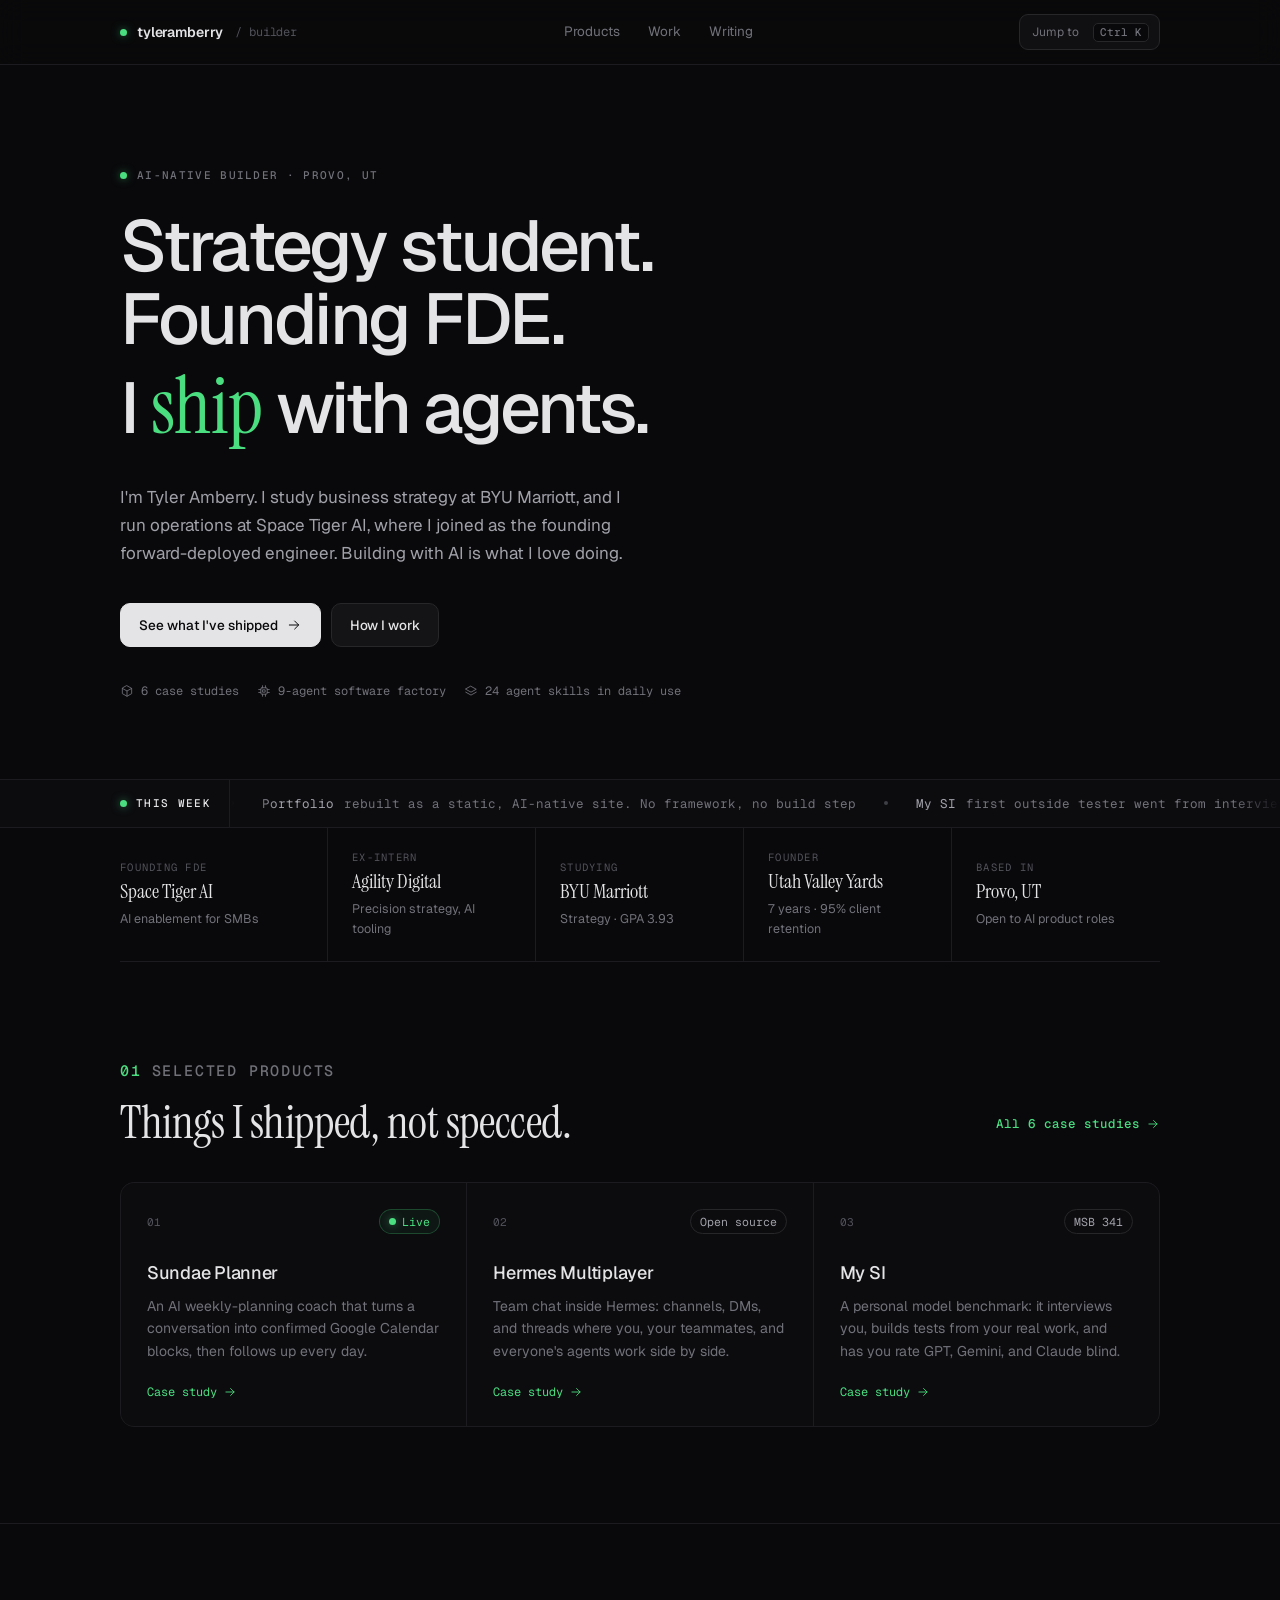
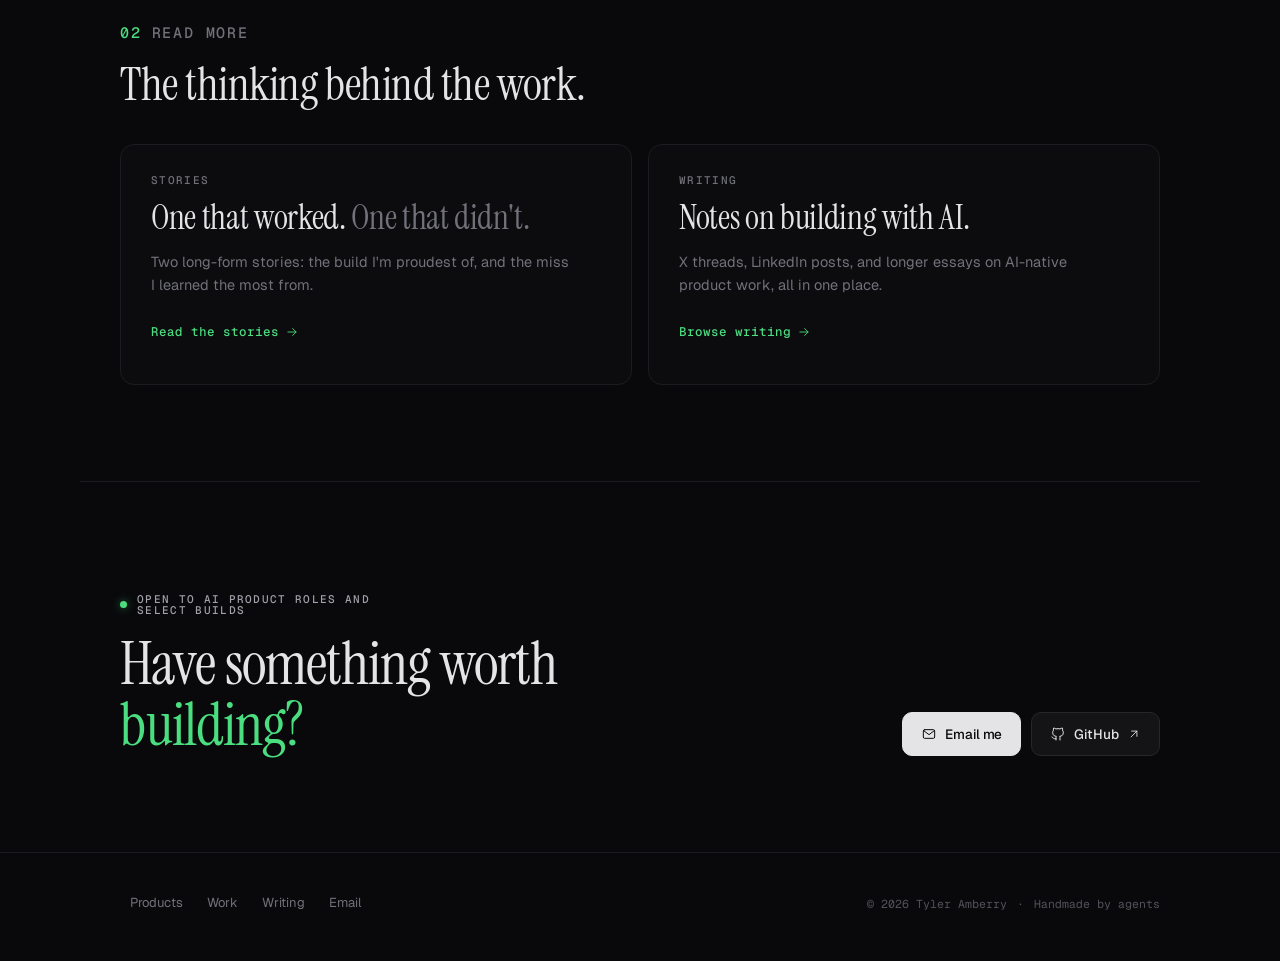
==== commit 8d0721ec: "Products: reorder, trim copy, Hermes software factory, updated counts; merge Stories into Writing; n" ====
--- a/index.html
+++ b/index.html
@@ -3,9 +3,9 @@
 <head>
 <meta charset="utf-8">
 <meta name="viewport" content="width=device-width, initial-scale=1">
-<title>Tyler Amberry — AI-native builder</title>
+<title>Tyler Amberry | AI-native builder</title>
 <meta name="description" content="Tyler Amberry is an AI-native builder: BYU Marriott strategy student, Founding FDE at Space Tiger AI. He ships products with agents.">
-<meta property="og:title" content="Tyler Amberry — AI-native builder">
+<meta property="og:title" content="Tyler Amberry | AI-native builder">
 <meta property="og:description" content="Strategy student. Founding FDE. Ships products with agents, from spec to production.">
 <meta property="og:image" content="img/mysi.jpg">
 <meta name="theme-color" content="#09090b">
@@ -25,9 +25,8 @@
   <div class="wrap">
     <a class="brand" href="index.html" aria-label="Tyler Amberry, home"><span class="dot" aria-hidden="true"></span><span class="brand-name">tyleramberry</span><span class="brand-role">/ builder</span></a>
     <nav class="nav" aria-label="Primary">
+      <a href="products.html">Products</a>
       <a href="work.html">Work</a>
-      <a href="products.html">Products</a>
-      <a href="stories.html">Stories</a>
       <a href="writing.html">Writing</a>
     </nav>
     <div class="header-tools">
@@ -37,9 +36,8 @@
   </div>
   <nav class="mobile-menu" id="mobile-menu" aria-label="Mobile">
     <a href="index.html" aria-current="page">Home <svg class="i" aria-hidden="true"><use href="icons.svg#arrow"/></svg></a>
+    <a href="products.html">Products <svg class="i" aria-hidden="true"><use href="icons.svg#arrow"/></svg></a>
     <a href="work.html">Work <svg class="i" aria-hidden="true"><use href="icons.svg#arrow"/></svg></a>
-    <a href="products.html">Products <svg class="i" aria-hidden="true"><use href="icons.svg#arrow"/></svg></a>
-    <a href="stories.html">Stories <svg class="i" aria-hidden="true"><use href="icons.svg#arrow"/></svg></a>
     <a href="writing.html">Writing <svg class="i" aria-hidden="true"><use href="icons.svg#arrow"/></svg></a>
   </nav>
 </header>
@@ -59,7 +57,7 @@
       <p class="hero-meta">
         <span><svg class="i i-sm" aria-hidden="true"><use href="icons.svg#box"/></svg>6 case studies</span>
         <span><svg class="i i-sm" aria-hidden="true"><use href="icons.svg#cpu"/></svg>9-agent software factory</span>
-        <span><svg class="i i-sm" aria-hidden="true"><use href="icons.svg#layers"/></svg>23 agent skills in daily use</span>
+        <span><svg class="i i-sm" aria-hidden="true"><use href="icons.svg#layers"/></svg>24 agent skills in daily use</span>
       </p>
     </div>
   </section>
@@ -126,7 +124,7 @@
         </div>
       </div>
       <div class="pair reveal">
-        <a class="panel-link" href="stories.html">
+        <a class="panel-link" href="writing.html#stories">
           <span class="eyebrow">Stories</span>
           <h3>One that worked. <em class="muted">One that didn't.</em></h3>
           <p>Two long-form stories: the build I'm proudest of, and the miss I learned the most from.</p>
@@ -161,9 +159,8 @@
 <footer class="site-footer">
   <div class="wrap">
     <nav class="foot-links" aria-label="Footer">
+      <a href="products.html">Products</a>
       <a href="work.html">Work</a>
-      <a href="products.html">Products</a>
-      <a href="stories.html">Stories</a>
       <a href="writing.html">Writing</a>
       <a href="mailto:tyleramberry@gmail.com">Email</a>
     </nav>
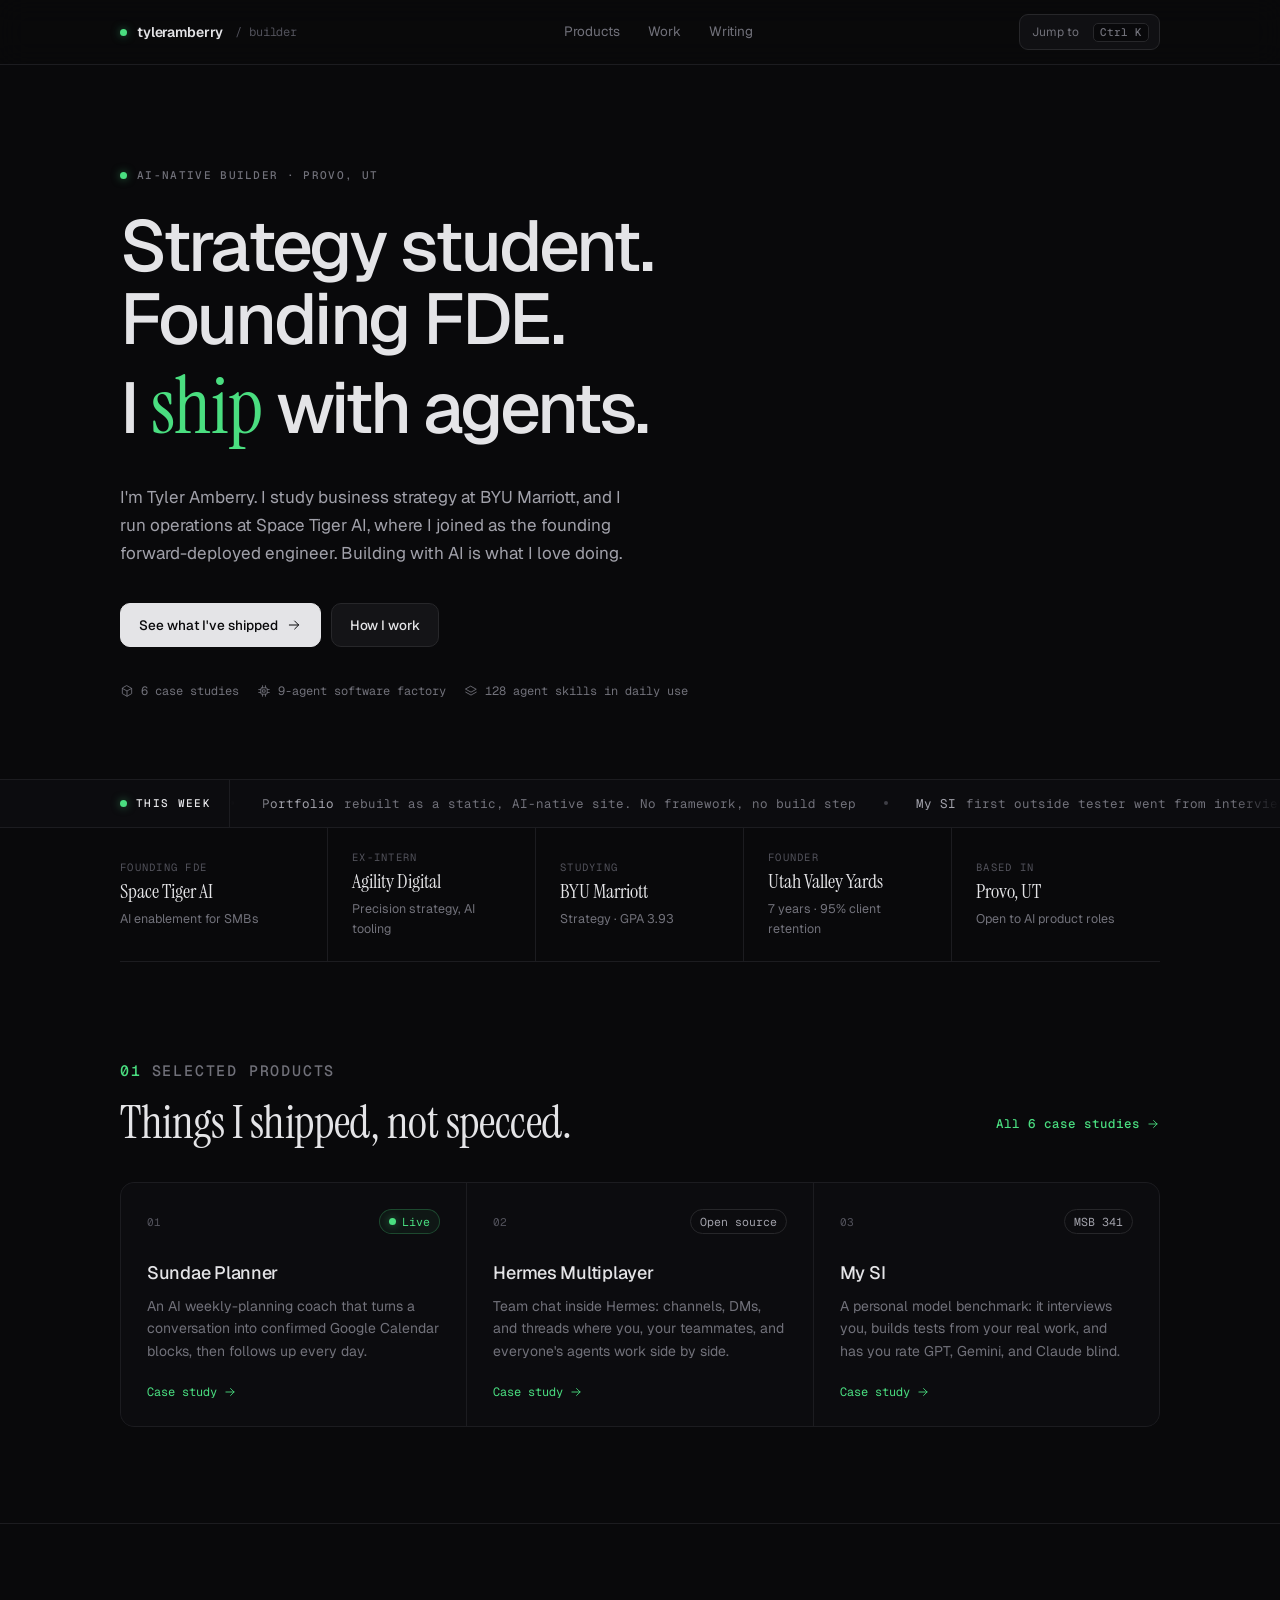
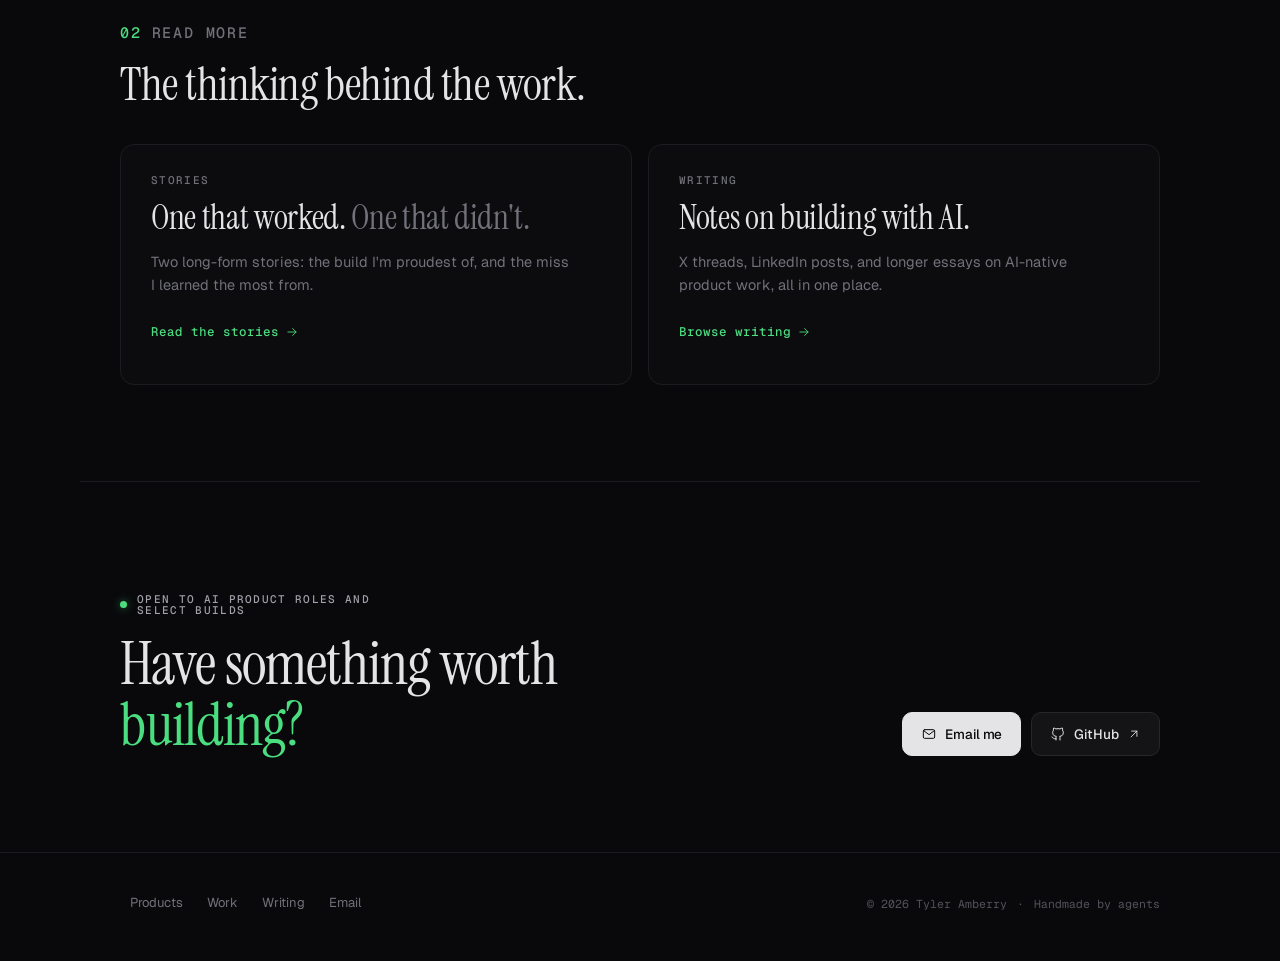
==== commit be3a7763: "Publish Killing Homeroom story; counts 350 pages, 128 skills" ====
--- a/index.html
+++ b/index.html
@@ -57,7 +57,7 @@
       <p class="hero-meta">
         <span><svg class="i i-sm" aria-hidden="true"><use href="icons.svg#box"/></svg>6 case studies</span>
         <span><svg class="i i-sm" aria-hidden="true"><use href="icons.svg#cpu"/></svg>9-agent software factory</span>
-        <span><svg class="i i-sm" aria-hidden="true"><use href="icons.svg#layers"/></svg>24 agent skills in daily use</span>
+        <span><svg class="i i-sm" aria-hidden="true"><use href="icons.svg#layers"/></svg>128 agent skills in daily use</span>
       </p>
     </div>
   </section>
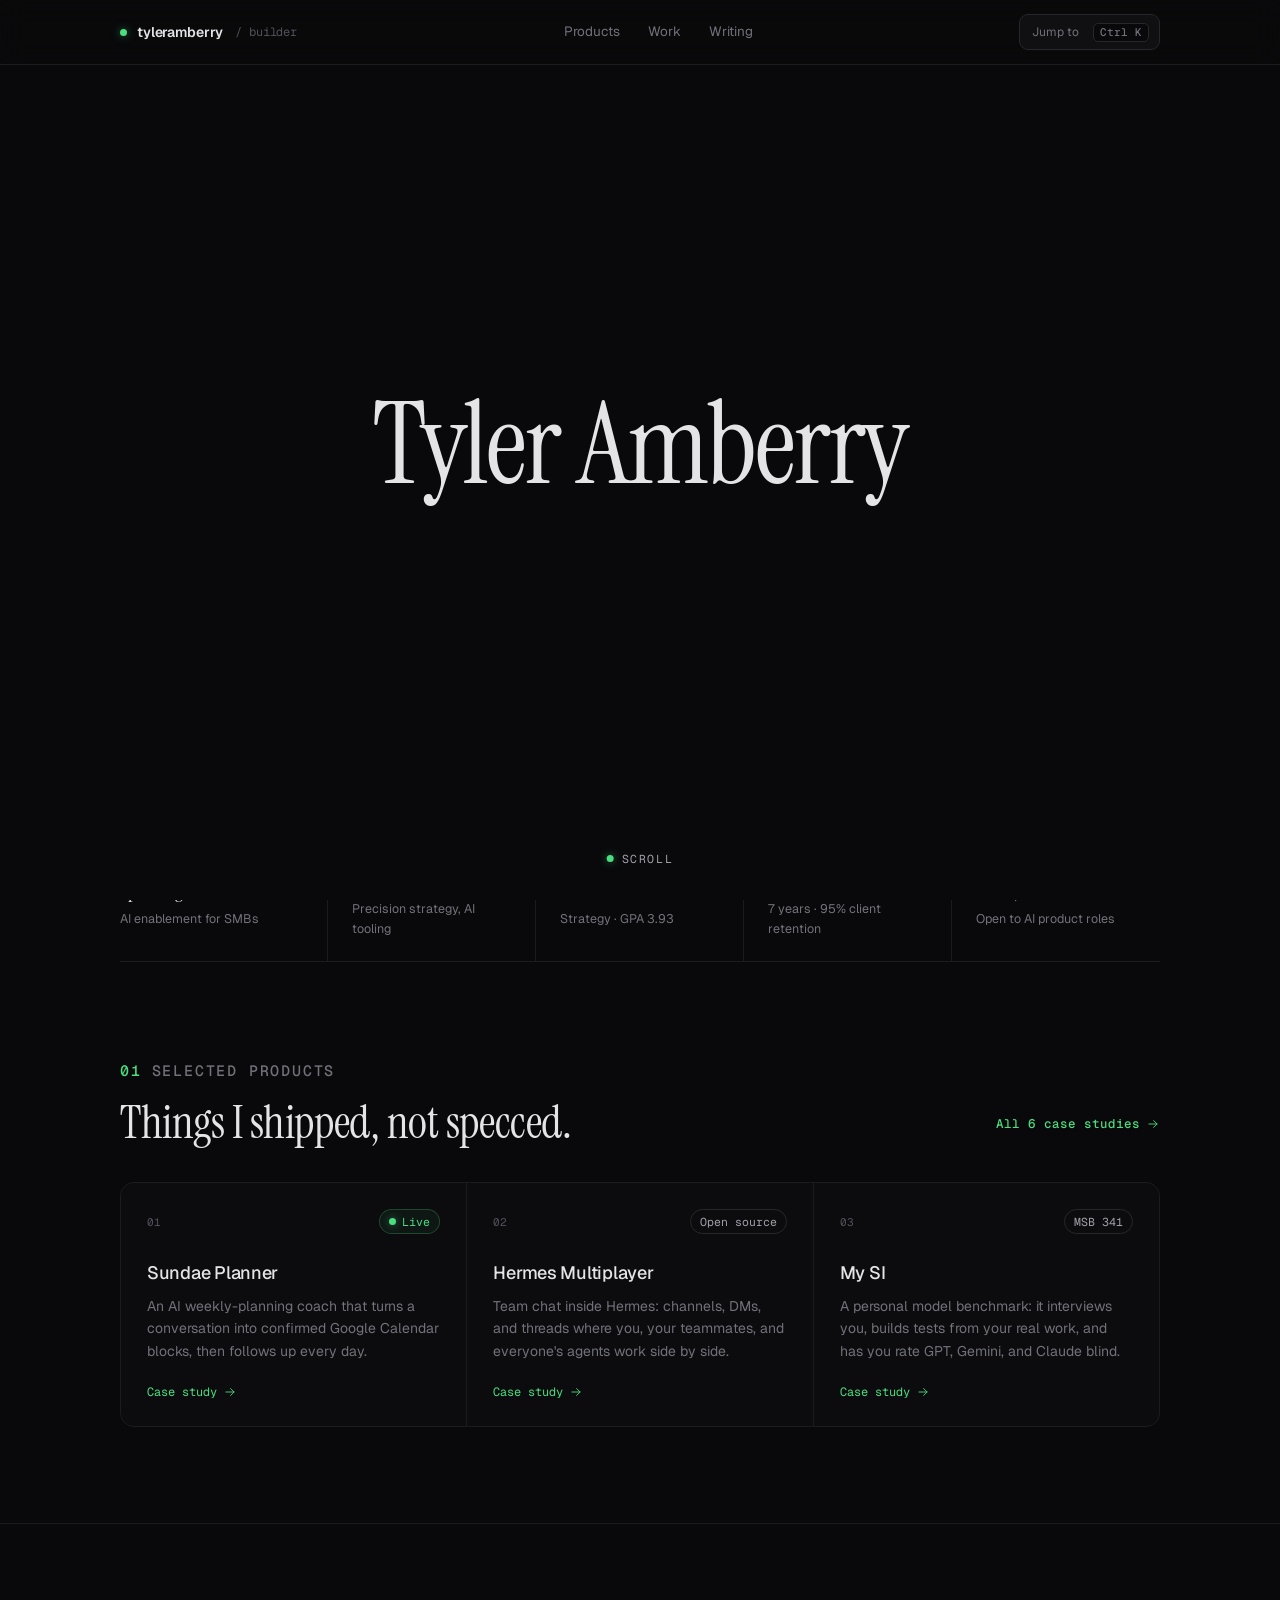
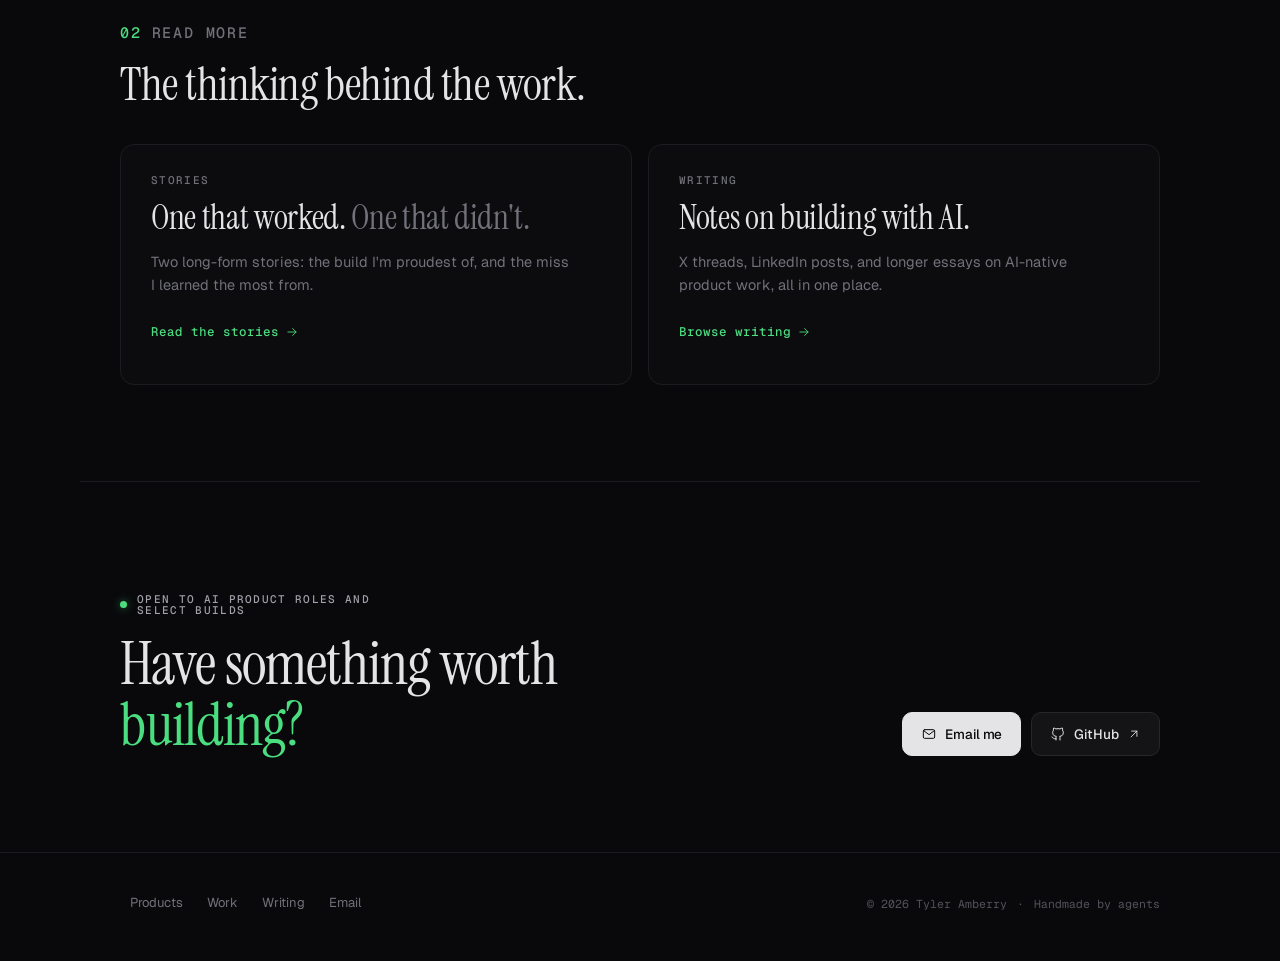
==== commit fc53e017: "Home: scroll-stepped intro (name, roles, then hero)" ====
--- a/index.html
+++ b/index.html
@@ -17,6 +17,7 @@
 <script>document.documentElement.classList.add("js")</script>
 <script src="writing/posts.js" defer></script>
 <script src="site.js" defer></script>
+<script src="intro.js" defer></script>
 </head>
 <body>
 <a class="skip" href="#main">Skip to content</a>
@@ -44,11 +45,24 @@
 
 <main id="main">
 
+  <!-- Scroll intro -->
+  <section class="intro" data-intro aria-label="Intro">
+    <div class="intro-stage">
+      <h2 class="intro-word serif" aria-live="off">
+        <span class="w is-on">Tyler Amberry</span>
+        <span class="w">strategy student</span>
+        <span class="w">founding FDE</span>
+        <span class="w">I <em>ship</em> with agents</span>
+      </h2>
+      <p class="intro-hint mono"><span class="dot" aria-hidden="true"></span> scroll</p>
+    </div>
+  </section>
+
   <!-- Hero -->
   <section class="wrap hero" aria-labelledby="hero-title">
     <div>
       <p class="eyebrow"><span class="dot" aria-hidden="true"></span> AI-native builder · Provo, UT</p>
-      <h1 id="hero-title">Strategy student.<br>Founding FDE.<br>I <em>ship</em> with agents.</h1>
+      <h1 id="hero-title"><span class="ln">Strategy student.</span><br><span class="ln">Founding FDE.</span><br><span class="ln">I <em>ship</em> with agents.</span></h1>
       <p class="sub">I'm Tyler Amberry. I study business strategy at BYU Marriott, and I run operations at Space Tiger AI, where I joined as the founding forward-deployed engineer. Building with AI is what I love doing.</p>
       <div class="actions">
         <a class="btn primary" href="products.html">See what I've shipped <svg class="i i-arrow" aria-hidden="true"><use href="icons.svg#arrow"/></svg></a>
--- a/styles.css
+++ b/styles.css
@@ -859,3 +859,41 @@
 
 /* No italics anywhere: accent words use upright serif */
 em { font-style: normal; }
+
+/* Scroll intro (home only) */
+.intro { display: none; }
+.js .intro { display: block; position: fixed; inset: 0; z-index: 40; background: var(--bg, #09090b); transition: opacity .6s ease; }
+.js .intro.is-gone { display: none; }
+html.intro-lock, html.intro-lock body { overflow: hidden; overscroll-behavior: none; }
+.intro-stage {
+  position: relative; height: 100vh; height: 100svh;
+  display: grid; place-items: center; overflow: hidden; pointer-events: none;
+}
+.intro-word {
+  position: relative; margin: 0; width: 100%; height: 1.2em; text-align: center;
+  font: 400 clamp(44px, 9vw, 120px)/1.1 var(--serif); letter-spacing: -.02em; color: var(--ink);
+}
+.intro-word em { font-style: normal; color: var(--live); }
+.intro-word .w {
+  position: absolute; inset: 0; white-space: nowrap;
+  opacity: 0; transform: translateY(.35em); filter: blur(8px);
+  transition: opacity .6s ease, transform .6s cubic-bezier(.2,.7,.2,1), filter .6s ease;
+}
+.intro-word .w.is-on { opacity: 1; transform: none; filter: none; }
+.intro-word .w.is-past { opacity: 0; transform: translateY(-.35em); filter: blur(8px); }
+.intro-hint {
+  position: absolute; bottom: 32px; left: 50%; transform: translateX(-50%);
+  font-size: 11.5px; letter-spacing: .14em; text-transform: uppercase; color: var(--ink-2);
+  display: inline-flex; gap: 8px; align-items: center; transition: opacity .4s;
+}
+.intro.is-scrolled .intro-hint { opacity: 0; }
+.intro.is-done { opacity: 0; pointer-events: none; }
+.js .intro ~ .hero h1 .ln { display: inline-block; opacity: 0; transform: translateY(24px); transition: opacity .7s ease, transform .7s cubic-bezier(.2,.7,.2,1); }
+.js .intro ~ .hero > div > :not(h1) { opacity: 0; transform: translateY(16px); transition: opacity .7s ease .45s, transform .7s ease .45s; }
+.js .intro ~ .hero.is-in h1 .ln, .js .intro ~ .hero.is-in > div > :not(h1) { opacity: 1; transform: none; }
+.js .intro ~ .hero.is-in h1 .ln:nth-child(2) { transition-delay: .12s; }
+.js .intro ~ .hero.is-in h1 .ln:nth-child(3) { transition-delay: .24s; }
+@media (prefers-reduced-motion: reduce) {
+  .js .intro { display: none; }
+  .js .intro ~ .hero h1 .ln, .js .intro ~ .hero > div > :not(h1) { opacity: 1; transform: none; transition: none; }
+}
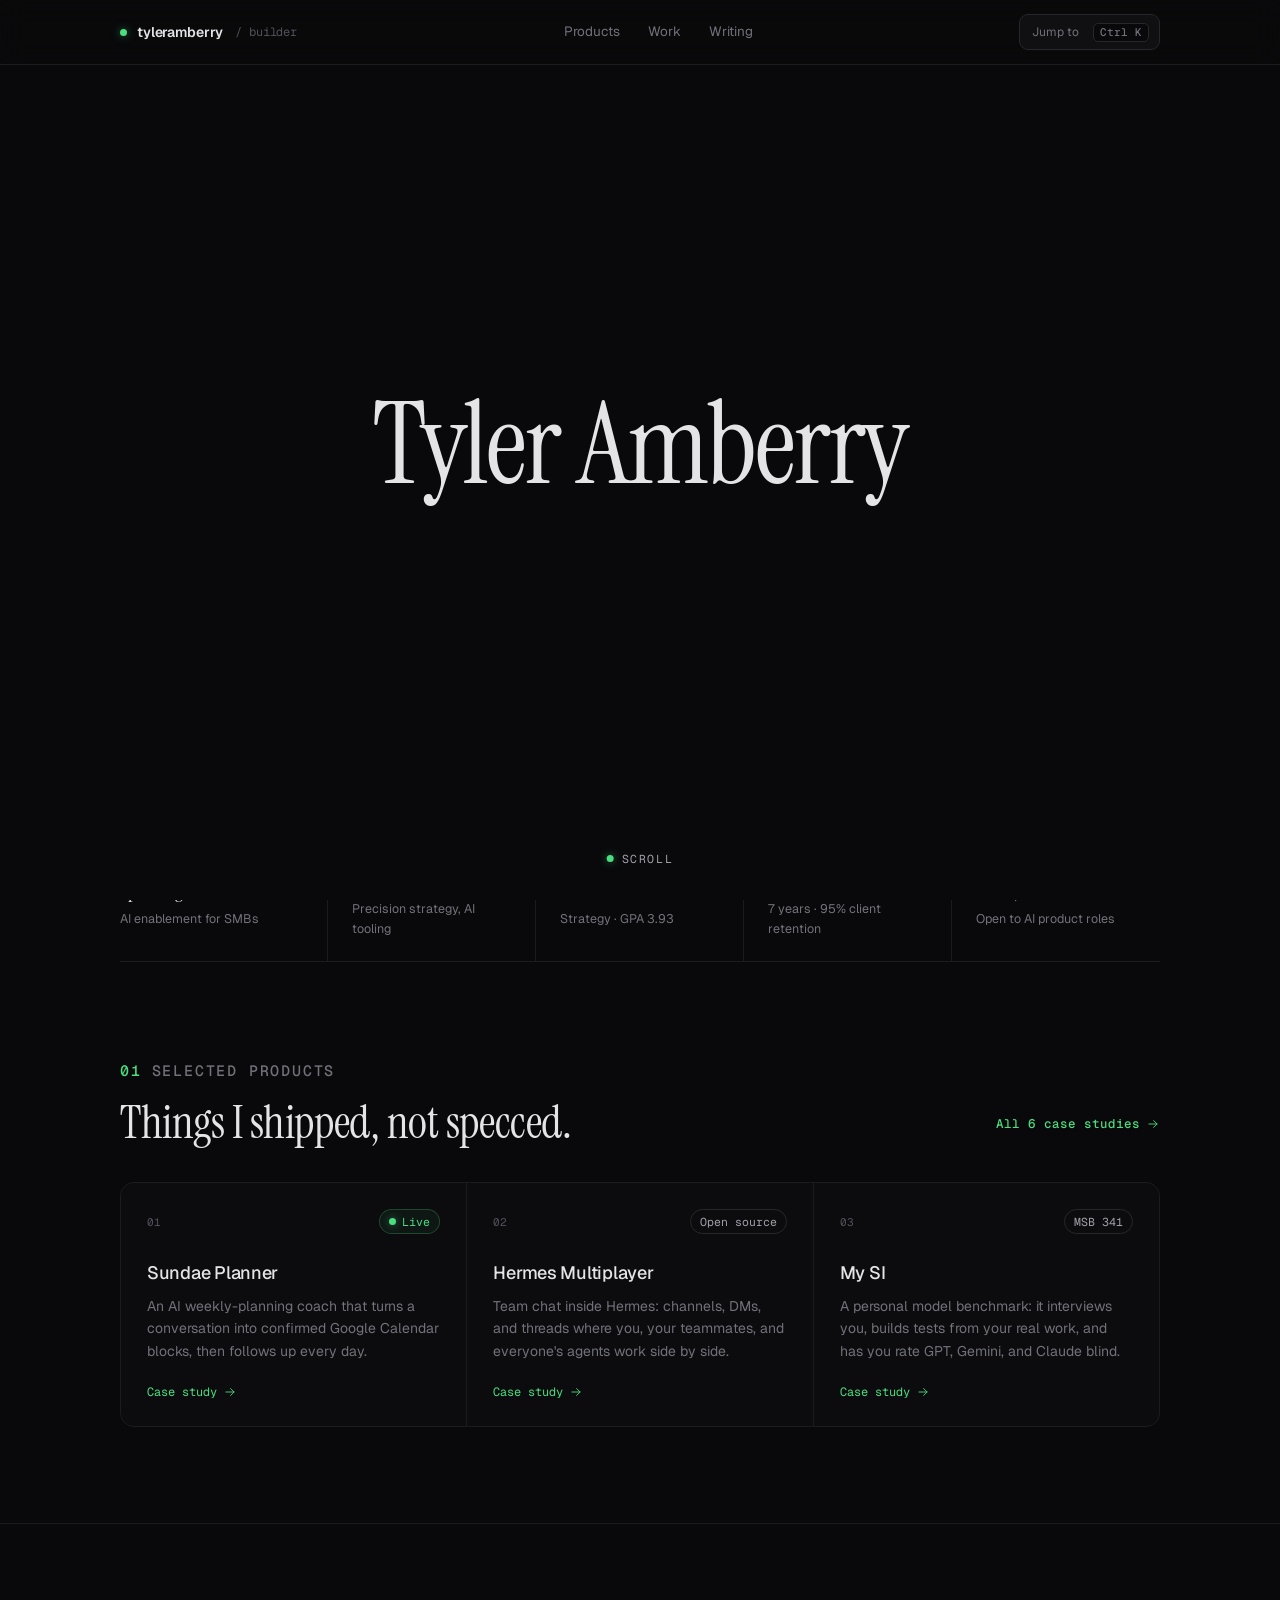
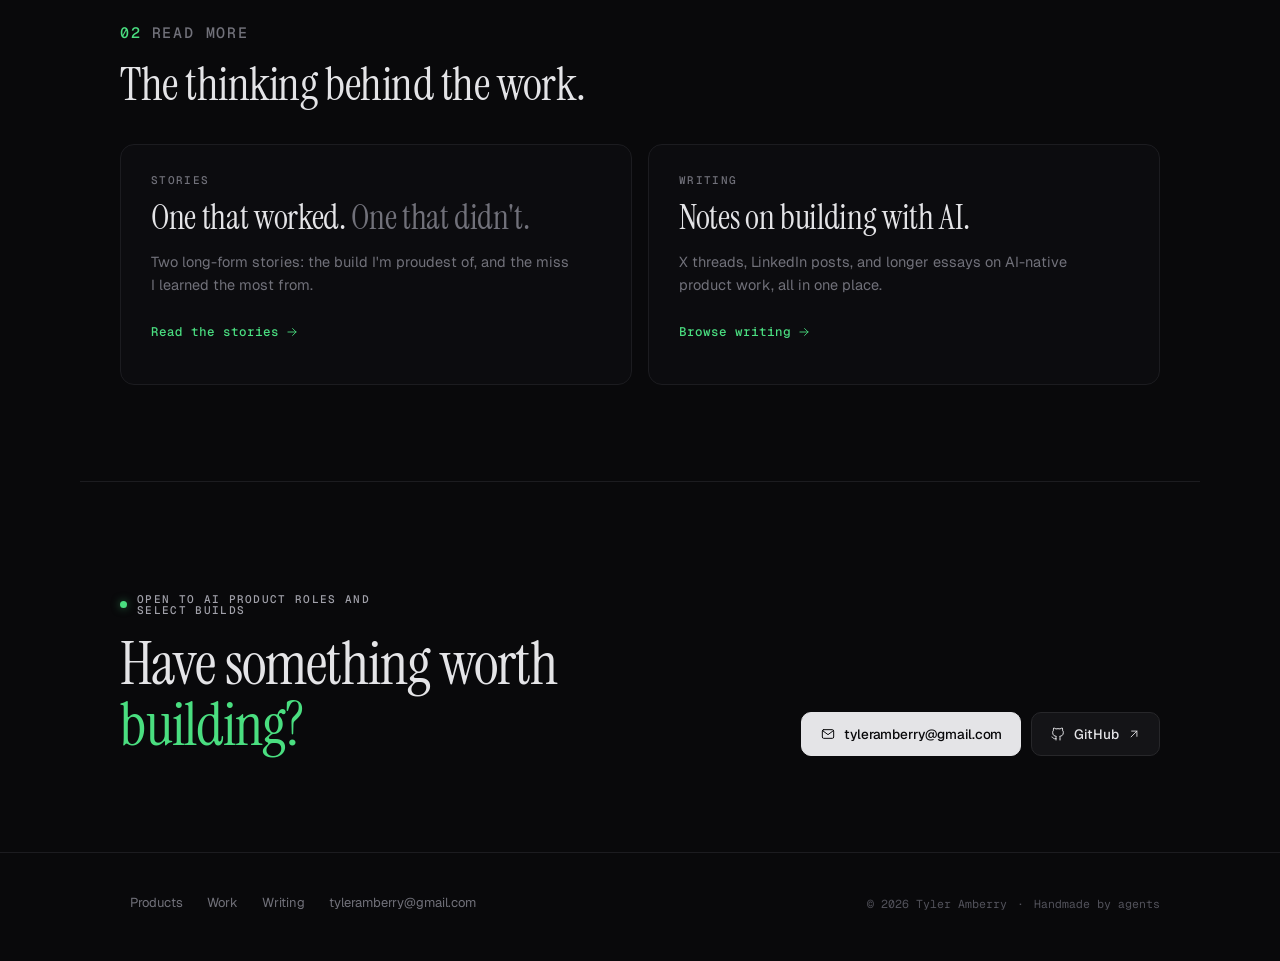
==== commit 4f03b098: "Footer and CTA show email address; mailto links also copy it" ====
--- a/index.html
+++ b/index.html
@@ -162,7 +162,7 @@
         <h2 id="contact-title" style="margin-top:18px">Have something worth <em>building?</em></h2>
               </div>
       <div class="actions">
-        <a class="btn primary" href="mailto:tyleramberry@gmail.com"><svg class="i" aria-hidden="true"><use href="icons.svg#mail"/></svg>Email me</a>
+        <a class="btn primary" href="mailto:tyleramberry@gmail.com"><svg class="i" aria-hidden="true"><use href="icons.svg#mail"/></svg>tyleramberry@gmail.com</a>
         <a class="btn" href="https://github.com/tyleramberry" target="_blank" rel="noopener"><svg class="i" aria-hidden="true"><use href="icons.svg#github"/></svg>GitHub<svg class="i i-sm i-ext" aria-hidden="true"><use href="icons.svg#ext"/></svg></a>
       </div>
     </div>
@@ -176,7 +176,7 @@
       <a href="products.html">Products</a>
       <a href="work.html">Work</a>
       <a href="writing.html">Writing</a>
-      <a href="mailto:tyleramberry@gmail.com">Email</a>
+      <a href="mailto:tyleramberry@gmail.com" data-email>tyleramberry@gmail.com</a>
     </nav>
     <p class="foot-meta"><span>© 2026 Tyler Amberry</span><span aria-hidden="true">·</span><span>Handmade by agents</span></p>
   </div>
--- a/styles.css
+++ b/styles.css
@@ -897,3 +897,7 @@
   .js .intro { display: none; }
   .js .intro ~ .hero h1 .ln, .js .intro ~ .hero > div > :not(h1) { opacity: 1; transform: none; transition: none; }
 }
+
+/* live second-brain graph thumbnail */
+.graph-thumb{position:relative;aspect-ratio:16/9;color:var(--ink);cursor:grab}
+.graph-thumb canvas{position:absolute;inset:0;width:100%;height:100%;touch-action:none}
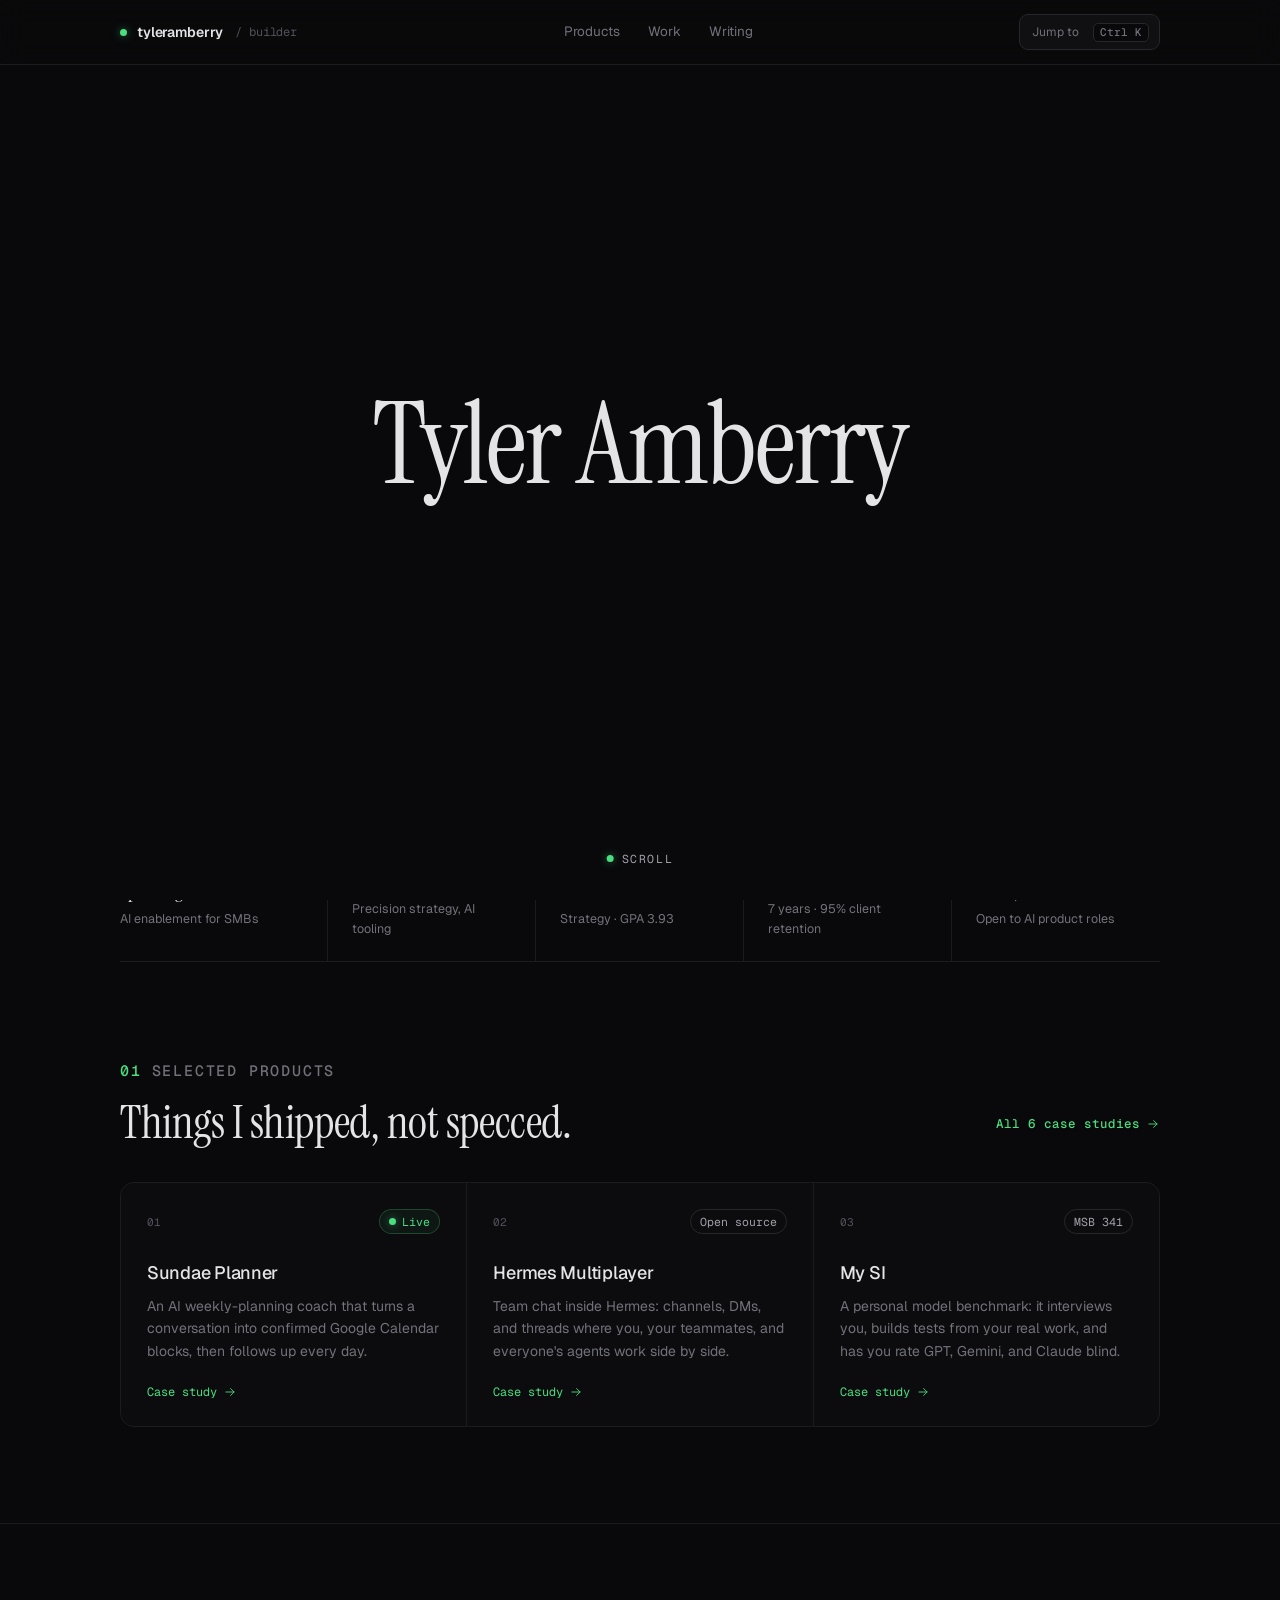
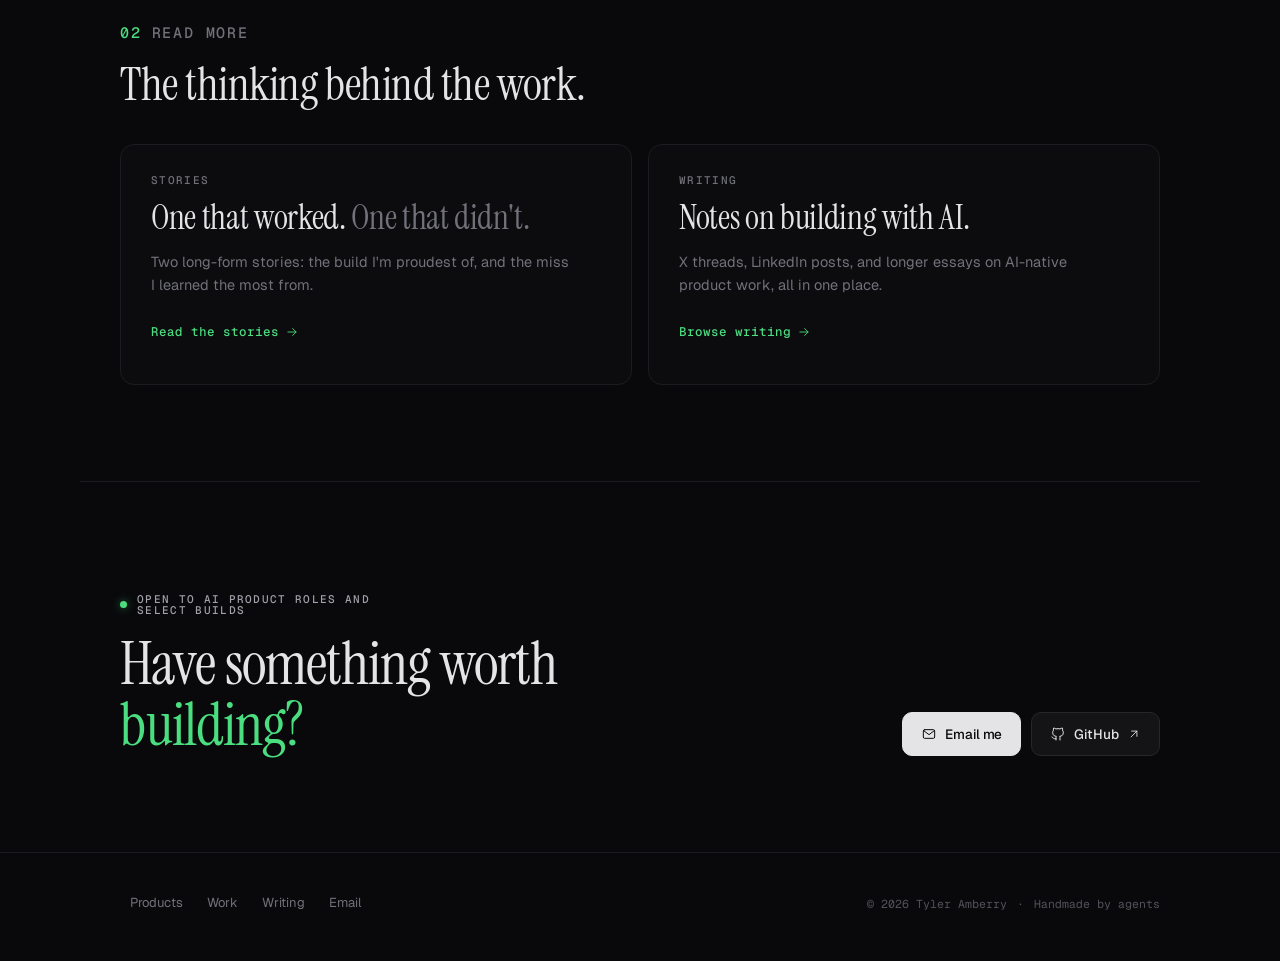
==== commit dcf4f719: "Email buttons copy address with 'Email copied' toast" ====
--- a/index.html
+++ b/index.html
@@ -162,7 +162,7 @@
         <h2 id="contact-title" style="margin-top:18px">Have something worth <em>building?</em></h2>
               </div>
       <div class="actions">
-        <a class="btn primary" href="mailto:tyleramberry@gmail.com"><svg class="i" aria-hidden="true"><use href="icons.svg#mail"/></svg>tyleramberry@gmail.com</a>
+        <a class="btn primary" href="mailto:tyleramberry@gmail.com"><svg class="i" aria-hidden="true"><use href="icons.svg#mail"/></svg>Email me</a>
         <a class="btn" href="https://github.com/tyleramberry" target="_blank" rel="noopener"><svg class="i" aria-hidden="true"><use href="icons.svg#github"/></svg>GitHub<svg class="i i-sm i-ext" aria-hidden="true"><use href="icons.svg#ext"/></svg></a>
       </div>
     </div>
@@ -176,7 +176,7 @@
       <a href="products.html">Products</a>
       <a href="work.html">Work</a>
       <a href="writing.html">Writing</a>
-      <a href="mailto:tyleramberry@gmail.com" data-email>tyleramberry@gmail.com</a>
+      <a href="mailto:tyleramberry@gmail.com" data-email>Email</a>
     </nav>
     <p class="foot-meta"><span>© 2026 Tyler Amberry</span><span aria-hidden="true">·</span><span>Handmade by agents</span></p>
   </div>
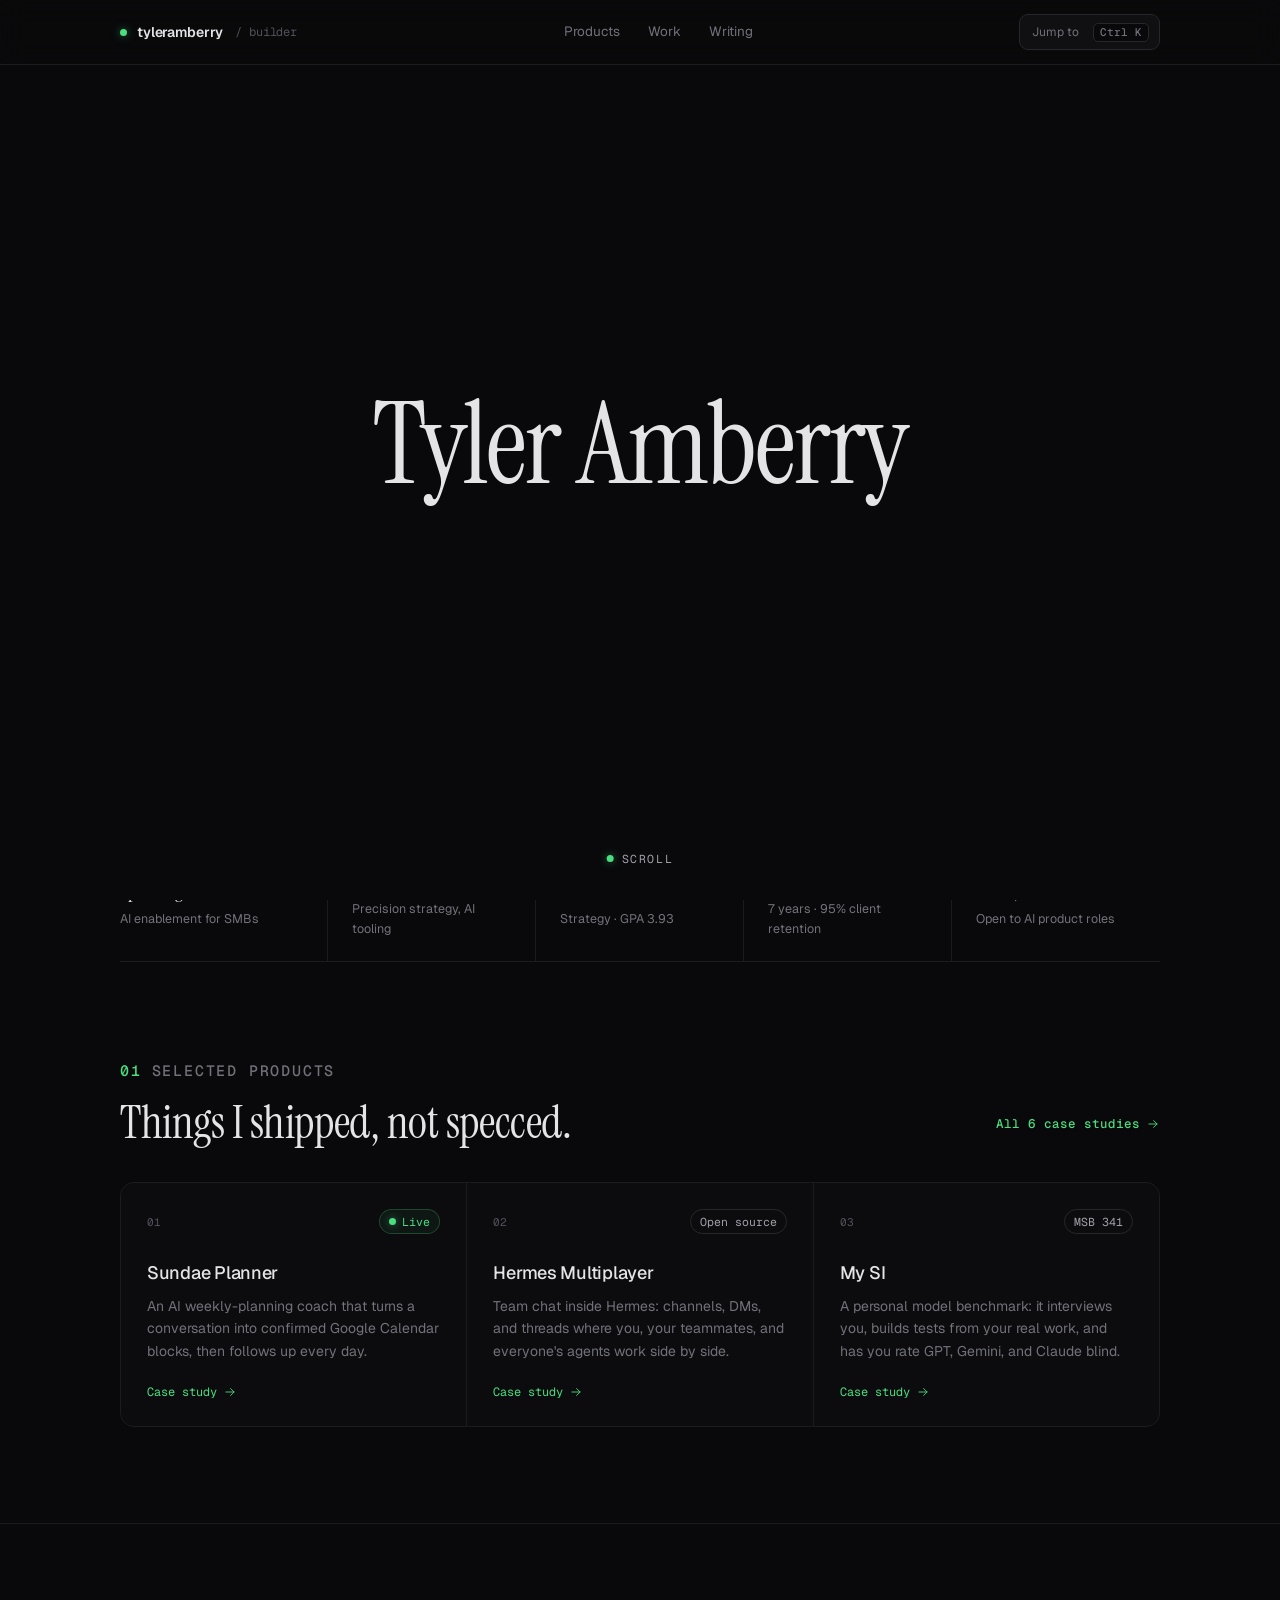
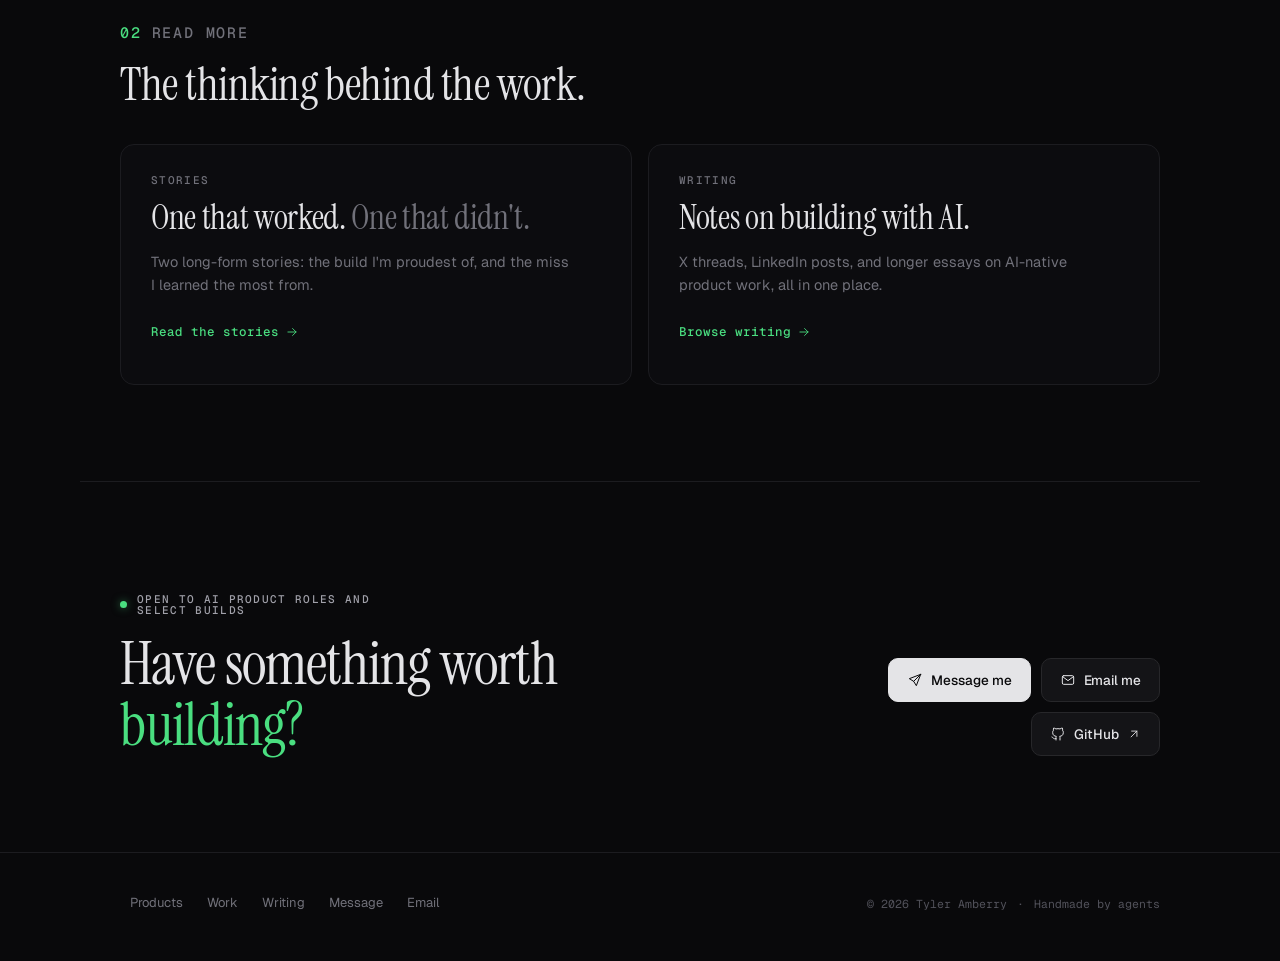
==== commit 0373e7b2: "Add Message Tyler dialog backed by Vercel function + Resend" ====
--- a/index.html
+++ b/index.html
@@ -162,7 +162,8 @@
         <h2 id="contact-title" style="margin-top:18px">Have something worth <em>building?</em></h2>
               </div>
       <div class="actions">
-        <a class="btn primary" href="mailto:tyleramberry@gmail.com"><svg class="i" aria-hidden="true"><use href="icons.svg#mail"/></svg>Email me</a>
+        <button class="btn primary" type="button" data-message><svg class="i" aria-hidden="true"><use href="icons.svg#send"/></svg>Message me</button>
+        <a class="btn" href="mailto:tyleramberry@gmail.com"><svg class="i" aria-hidden="true"><use href="icons.svg#mail"/></svg>Email me</a>
         <a class="btn" href="https://github.com/tyleramberry" target="_blank" rel="noopener"><svg class="i" aria-hidden="true"><use href="icons.svg#github"/></svg>GitHub<svg class="i i-sm i-ext" aria-hidden="true"><use href="icons.svg#ext"/></svg></a>
       </div>
     </div>
@@ -176,6 +177,7 @@
       <a href="products.html">Products</a>
       <a href="work.html">Work</a>
       <a href="writing.html">Writing</a>
+      <a href="#" data-message>Message</a>
       <a href="mailto:tyleramberry@gmail.com" data-email>Email</a>
     </nav>
     <p class="foot-meta"><span>© 2026 Tyler Amberry</span><span aria-hidden="true">·</span><span>Handmade by agents</span></p>
--- a/styles.css
+++ b/styles.css
@@ -839,6 +839,42 @@
   .palette-backdrop { padding-top: 12px; }
 }
 
+/* ---------- Message Tyler dialog ---------- */
+.msg-backdrop { align-items: center; padding-block: 16px; }
+.msg { max-width: 560px; max-height: none; }
+.msg-head { display: flex; align-items: center; gap: 12px; padding: 0 8px 0 18px; min-height: 56px; border-bottom: 1px solid var(--line); }
+.msg-head > .i { color: var(--live); }
+.msg-head h2 { font: 500 15px var(--sans); letter-spacing: -.005em; color: var(--ink); margin: 0; }
+.msg-x { margin-left: auto; width: var(--hit); height: var(--hit); display: inline-flex; align-items: center; justify-content: center; border-radius: 9px; color: var(--muted); }
+.msg-x:hover { background: #18181c; color: var(--ink); }
+.msg-body { padding: 18px; display: grid; gap: 14px; }
+.msg-row { display: grid; grid-template-columns: 1fr 1fr; gap: 12px; }
+.msg-field { display: grid; gap: 7px; }
+.msg-field > span { font: 400 10.5px var(--mono); letter-spacing: .12em; text-transform: uppercase; color: var(--muted); }
+.msg-field > span em { font-style: normal; text-transform: none; letter-spacing: 0; color: var(--faint); margin-left: 4px; }
+.msg-field textarea, .msg-field input {
+  width: 100%; background: var(--bg); border: 1px solid var(--line-2); border-radius: 10px;
+  padding: 11px 13px; font: 400 14.5px/1.5 var(--sans); color: var(--ink); outline: none;
+  transition: border-color .15s, box-shadow .15s;
+}
+.msg-field input { min-height: var(--hit); }
+.msg-field textarea { resize: vertical; min-height: 120px; }
+.msg-field textarea::placeholder { color: var(--faint); }
+.msg-field textarea:focus, .msg-field input:focus { border-color: #3f3f46; box-shadow: 0 0 0 3px var(--live-dim); }
+.msg-hp { position: absolute; left: -9999px; width: 1px; height: 1px; overflow: hidden; }
+.msg-status { min-height: 1.2em; margin: 0; font: 400 12.5px var(--mono); color: var(--muted); }
+.msg-status:empty { display: none; }
+.msg-status.err { color: var(--miss); }
+.msg-foot { display: flex; align-items: center; justify-content: space-between; gap: 12px; padding: 12px 12px 12px 18px; border-top: 1px solid var(--line); }
+.msg-hint { display: inline-flex; align-items: center; gap: 6px; font: 400 11px var(--mono); color: var(--faint); }
+.msg.sending .btn.primary { opacity: .6; cursor: progress; }
+@media (max-width: 520px) {
+  .msg-backdrop { align-items: flex-start; padding-top: 12px; }
+  .msg-row { grid-template-columns: 1fr; }
+  .msg-hint { display: none; }
+  .msg-foot .btn { flex: 1; }
+}
+
 /* ==========================================================================
    Reduced motion
    ========================================================================== */
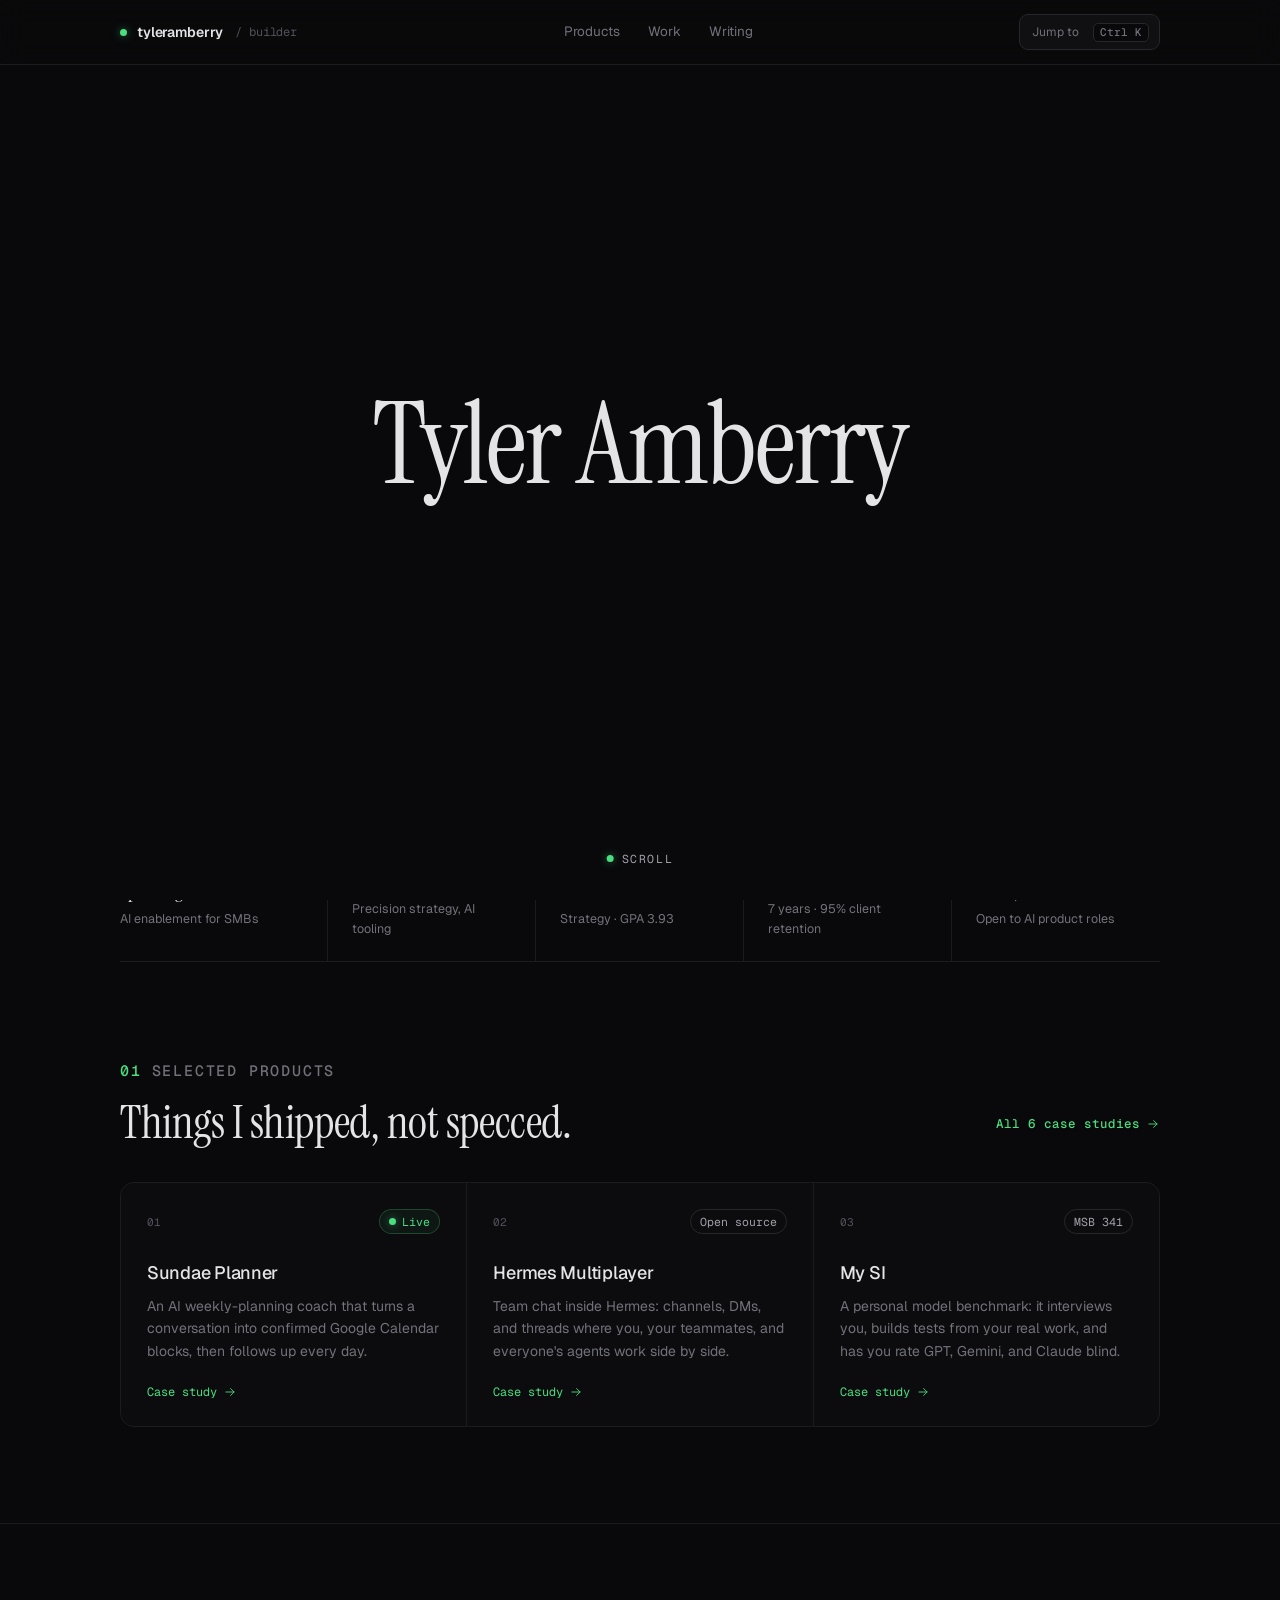
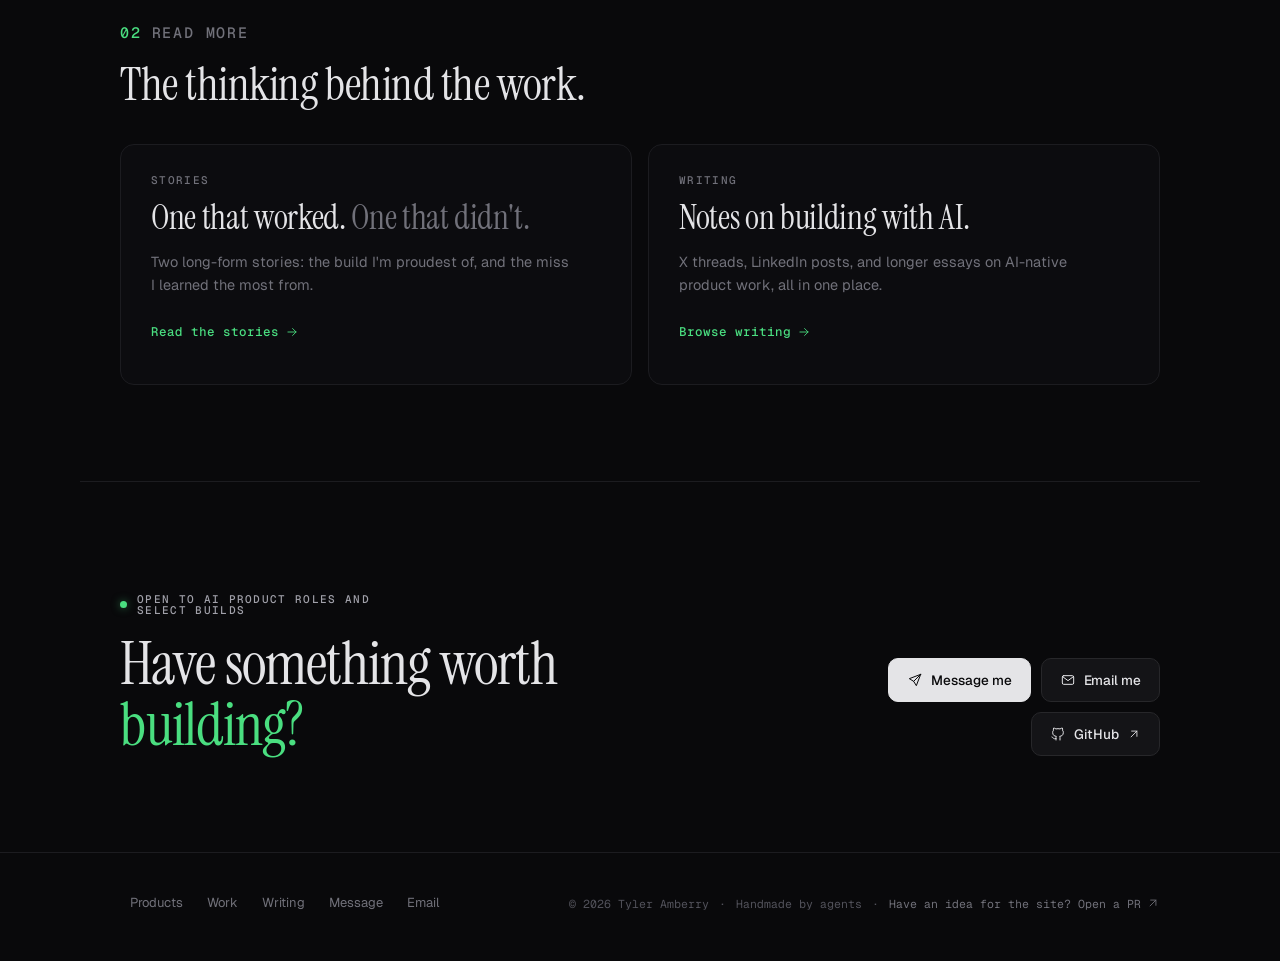
==== commit a2594b02: "Footer: invite site ideas via GitHub PR" ====
--- a/index.html
+++ b/index.html
@@ -180,7 +180,7 @@
       <a href="#" data-message>Message</a>
       <a href="mailto:tyleramberry@gmail.com" data-email>Email</a>
     </nav>
-    <p class="foot-meta"><span>© 2026 Tyler Amberry</span><span aria-hidden="true">·</span><span>Handmade by agents</span></p>
+    <p class="foot-meta"><span>© 2026 Tyler Amberry</span><span aria-hidden="true">·</span><span>Handmade by agents</span><span aria-hidden="true">·</span><a class="foot-pr" href="https://github.com/tyleramberry/tyleramberry-site" target="_blank" rel="noopener">Have an idea for the site? Open a PR<svg class="i i-sm i-ext" aria-hidden="true"><use href="icons.svg#ext"/></svg></a></p>
   </div>
 </footer>
 </body>
--- a/styles.css
+++ b/styles.css
@@ -709,7 +709,9 @@
   font-size: 13px; color: var(--muted); border-radius: 8px; transition: color .15s, background-color .15s;
 }
 .foot-links a:hover { color: var(--ink); background: var(--bg-3); }
-.foot-meta { font: 400 11.5px var(--mono); color: var(--faint); display: flex; align-items: center; gap: 10px; }
+.foot-meta { font: 400 11.5px var(--mono); color: var(--faint); display: flex; flex-wrap: wrap; align-items: center; gap: 6px 10px; }
+.foot-pr { display: inline-flex; align-items: center; gap: 5px; min-height: 32px; color: var(--muted); transition: color .15s; }
+.foot-pr:hover { color: var(--live); }
 
 /* ==========================================================================
    Command palette
